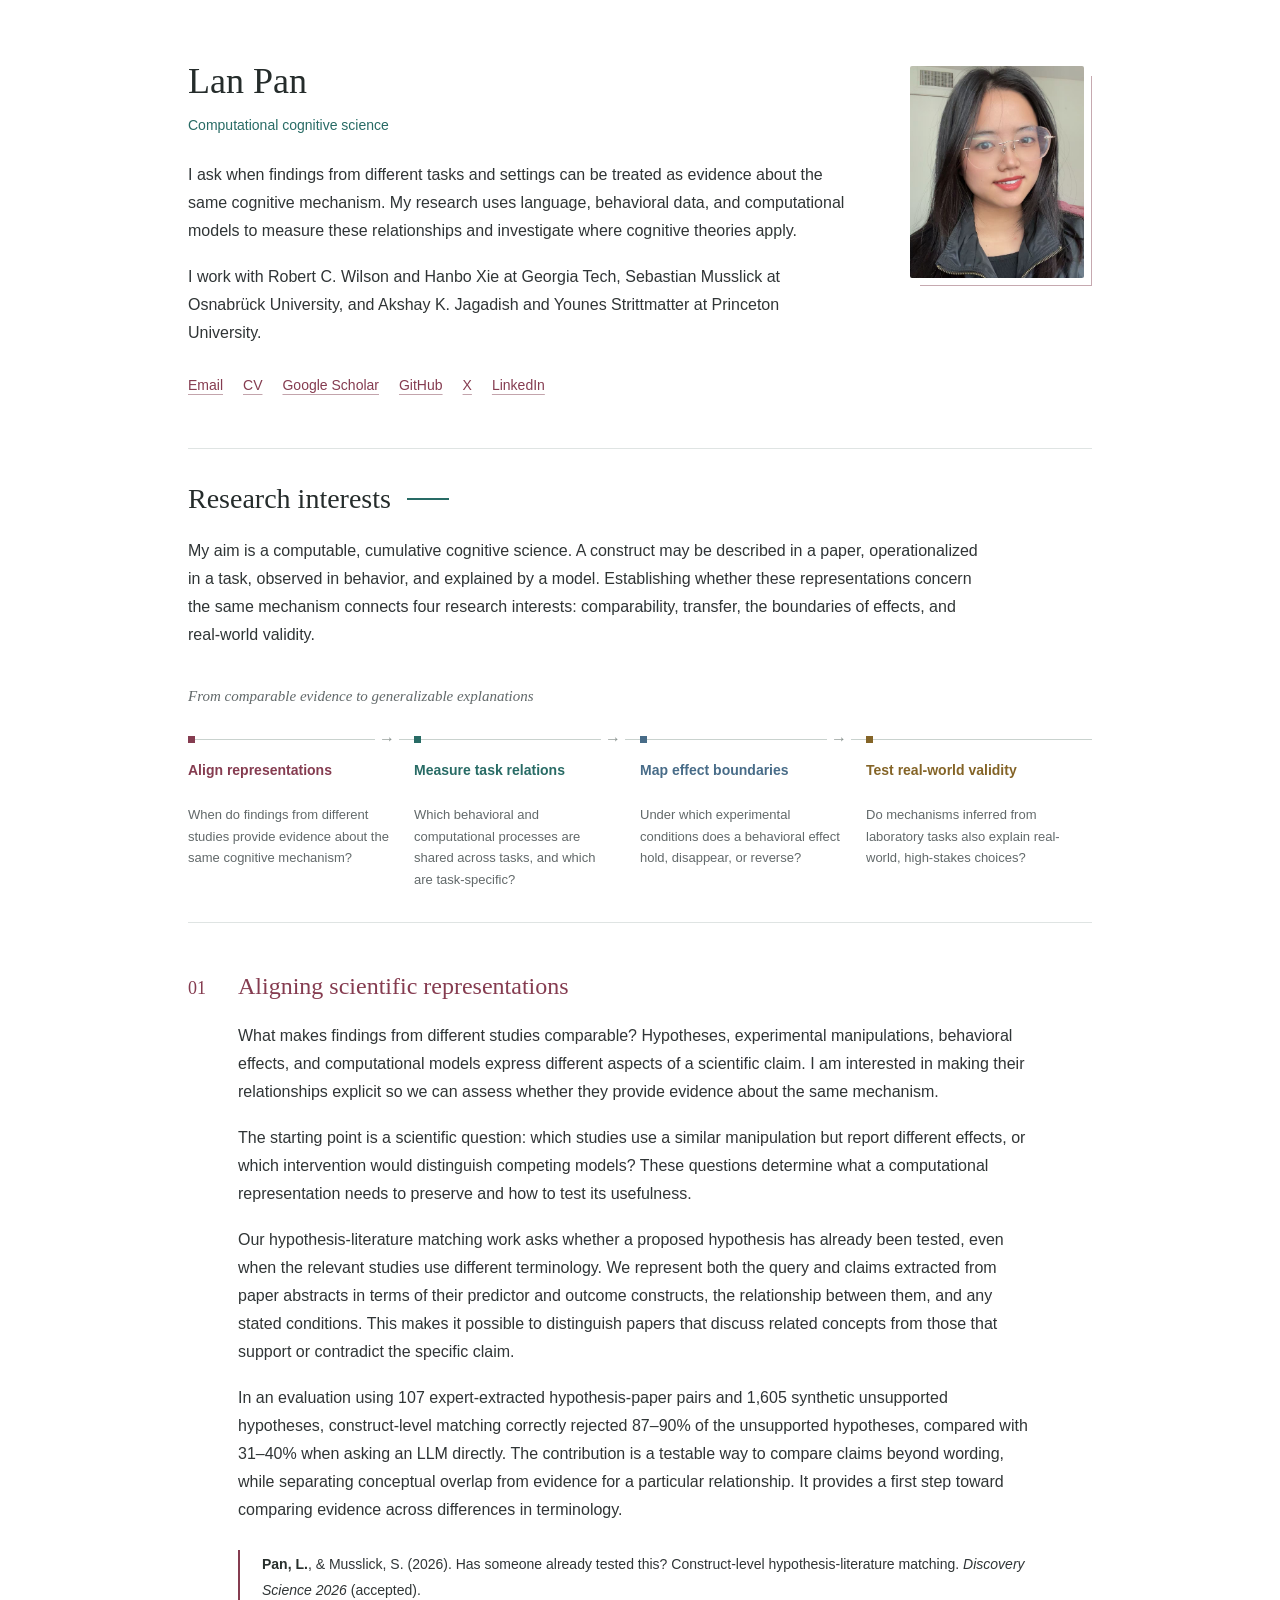
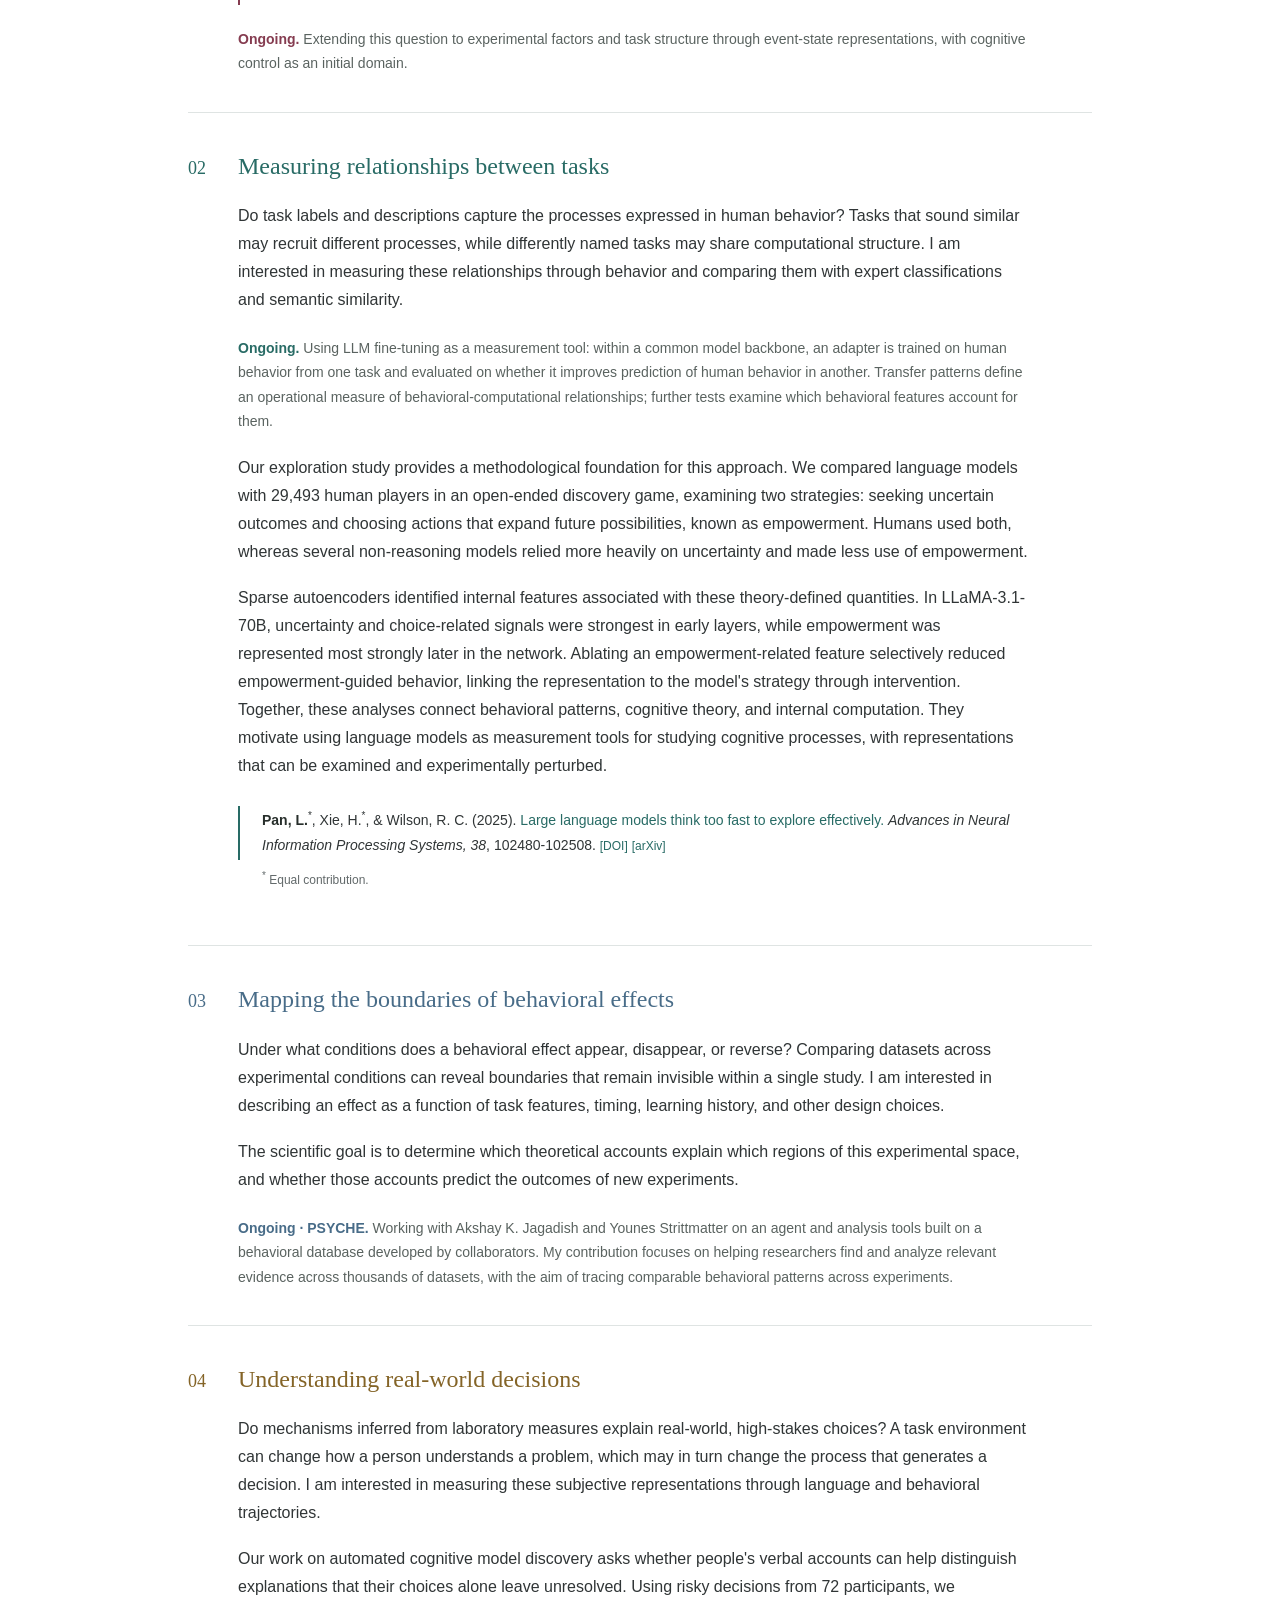
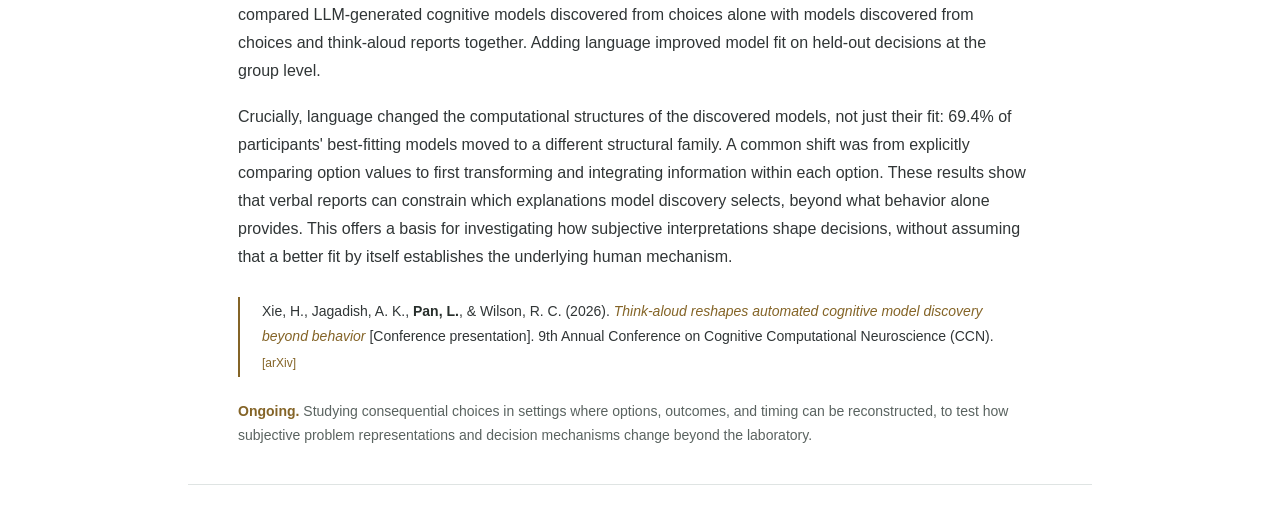
==== index.html @ 5459e859 "Refine hypothesis matching description" ====
<!doctype html>
<html lang="en">
  <head>
    <meta charset="utf-8" />
    <meta name="viewport" content="width=device-width, initial-scale=1" />
    <meta name="description" content="Lan Pan studies cognitive mechanisms across tasks, language and decision-making, and the integration of evidence in cognitive science." />
    <title>Lan Pan | Computational Cognitive Science</title>
    <link rel="stylesheet" href="styles.css?v=personal-2" />
  </head>
  <body>
    <div class="reading-progress" aria-hidden="true"></div>
    <a class="skip-link" href="#main">Skip to content</a>

    <main id="main">
      <section class="profile" id="top" aria-labelledby="name">
        <div class="profile-copy">
          <h1 id="name">Lan Pan</h1>
          <p class="discipline">Computational cognitive science</p>
          <p>
            I ask when findings from different tasks and settings can be
            treated as evidence about the same cognitive mechanism. My research
            uses language, behavioral data, and computational models to measure
            these relationships and investigate where cognitive theories apply.
          </p>
          <p>
            I work with Robert C. Wilson and Hanbo Xie at Georgia Tech,
            Sebastian Musslick at Osnabr&uuml;ck University, and Akshay K.
            Jagadish and Younes Strittmatter at Princeton University.
          </p>
          <div class="profile-links" aria-label="Profile links">
            <a href="mailto:louannapan@gmail.com">Email</a>
            <a href="assets/LanPan_CV.pdf">CV</a>
            <a href="https://scholar.google.com/citations?user=BpeAgqIAAAAJ&amp;hl=zh-CN">Google Scholar</a>
            <a href="https://github.com/Louanna1208">GitHub</a>
            <a href="https://x.com/LanPan1208">X</a>
            <a href="https://www.linkedin.com/in/lanpan/">LinkedIn</a>
          </div>
        </div>
        <figure class="portrait">
          <img class="profile-photo" src="Weixin%20Image_20250201191310.jpg" alt="Lan Pan" width="174" height="212" />
        </figure>
      </section>

      <section id="research" aria-labelledby="research-title">
        <h2 id="research-title">Research interests</h2>
        <p class="research-intro">
          My aim is a computable, cumulative cognitive science. A construct may
          be described in a paper, operationalized in a task, observed in
          behavior, and explained by a model. Establishing whether these
          representations concern the same mechanism connects four research
          interests: comparability, transfer, the boundaries of effects, and
          real-world validity.
        </p>

        <figure class="research-framework" aria-labelledby="framework-caption">
          <figcaption id="framework-caption">From comparable evidence to generalizable explanations</figcaption>
          <ol class="framework-path">
            <li>
              <a href="#representations">
                <strong>Align representations</strong>
                <span>When do findings from different studies provide evidence about the same cognitive mechanism?</span>
              </a>
            </li>
            <li>
              <a href="#task-relations">
                <strong>Measure task relations</strong>
                <span>Which behavioral and computational processes are shared across tasks, and which are task-specific?</span>
              </a>
            </li>
            <li>
              <a href="#effect-boundaries">
                <strong>Map effect boundaries</strong>
                <span>Under which experimental conditions does a behavioral effect hold, disappear, or reverse?</span>
              </a>
            </li>
            <li>
              <a href="#real-world">
                <strong>Test real-world validity</strong>
                <span>Do mechanisms inferred from laboratory tasks also explain real-world, high-stakes choices?</span>
              </a>
            </li>
          </ol>
        </figure>

        <article id="representations" class="research-topic" aria-labelledby="representations-title">
          <h3 id="representations-title">Aligning scientific representations</h3>
          <p>
            What makes findings from different studies comparable? Hypotheses,
            experimental manipulations, behavioral effects, and computational
            models express different aspects of a scientific claim. I am
            interested in making their relationships explicit so we can assess
            whether they provide evidence about the same mechanism.
          </p>
          <p>
            The starting point is a scientific question: which studies use a
            similar manipulation but report different effects, or which
            intervention would distinguish competing models? These questions
            determine what a computational representation needs to preserve
            and how to test its usefulness.
          </p>
          <p>
            Our hypothesis-literature matching work asks whether a proposed
            hypothesis has already been tested, even when the relevant studies
            use different terminology. We represent both the query and claims
            extracted from paper abstracts in terms of their predictor and
            outcome constructs, the relationship between them, and any stated
            conditions. This makes it possible to distinguish papers that
            discuss related concepts from those that support or contradict the
            specific claim.
          </p>
          <p>
            In an evaluation using 107 expert-extracted hypothesis-paper pairs
            and 1,605 synthetic unsupported hypotheses, construct-level matching
            correctly rejected 87&ndash;90% of the unsupported hypotheses,
            compared with 31&ndash;40% when asking an LLM directly. The
            contribution is a testable way to compare claims beyond wording,
            while separating conceptual overlap from evidence for a particular
            relationship. It provides a first step toward comparing evidence
            across differences in terminology.
          </p>
          <p class="citation">
            <strong>Pan, L.</strong>, &amp; Musslick, S. (2026).
            Has someone already tested this? Construct-level hypothesis-literature matching.
            <em>Discovery Science 2026</em> (accepted).
          </p>
          <p class="ongoing">
            <strong>Ongoing.</strong> Extending this question to experimental
            factors and task structure through event-state representations,
            with cognitive control as an initial domain.
          </p>
        </article>

        <article id="task-relations" class="research-topic" aria-labelledby="tasks-title">
          <h3 id="tasks-title">Measuring relationships between tasks</h3>
          <p>
            Do task labels and descriptions capture the processes expressed in
            human behavior? Tasks that sound similar may recruit different
            processes, while differently named tasks may share computational
            structure. I am interested in measuring these relationships through
            behavior and comparing them with expert classifications and
            semantic similarity.
          </p>
          <p class="ongoing">
            <strong>Ongoing.</strong> Using LLM fine-tuning as a measurement tool:
            within a common model backbone, an adapter is trained on human
            behavior from one task and evaluated on whether it improves
            prediction of human behavior in another. Transfer patterns define
            an operational measure of behavioral-computational relationships;
            further tests examine which behavioral features account for them.
          </p>
          <p>
            Our exploration study provides a methodological foundation for this
            approach. We compared language models with 29,493 human players in
            an open-ended discovery game, examining two strategies: seeking
            uncertain outcomes and choosing actions that expand future
            possibilities, known as empowerment. Humans used both, whereas
            several non-reasoning models relied more heavily on uncertainty
            and made less use of empowerment.
          </p>
          <p>
            Sparse autoencoders identified internal features associated with
            these theory-defined quantities. In LLaMA-3.1-70B, uncertainty and
            choice-related signals were strongest in early layers, while
            empowerment was represented most strongly later in the network.
            Ablating an empowerment-related feature selectively reduced
            empowerment-guided behavior, linking the representation to the
            model's strategy through intervention. Together, these analyses
            connect behavioral patterns, cognitive theory, and internal
            computation. They motivate using language models as measurement
            tools for studying cognitive processes, with representations that
            can be examined and experimentally perturbed.
          </p>
          <p class="citation">
            <strong>Pan, L.</strong><sup>*</sup>, Xie, H.<sup>*</sup>, &amp; Wilson, R. C. (2025).
            <a href="https://proceedings.neurips.cc/paper_files/paper/2025/file/945c4b5d6daf5294befbc5b7c275c300-Paper-Conference.pdf">Large language models think too fast to explore effectively.</a>
            <em>Advances in Neural Information Processing Systems, 38</em>, 102480-102508.
            <a class="paper-link" href="https://doi.org/10.52202/085713-3428">[DOI]</a>
            <a class="paper-link" href="https://arxiv.org/abs/2501.18009">[arXiv]</a>
          </p>
          <p class="citation-note"><sup>*</sup> Equal contribution.</p>
        </article>

        <article id="effect-boundaries" class="research-topic" aria-labelledby="effects-title">
          <h3 id="effects-title">Mapping the boundaries of behavioral effects</h3>
          <p>
            Under what conditions does a behavioral effect appear, disappear,
            or reverse? Comparing datasets across experimental conditions can
            reveal boundaries that remain invisible within a single study.
            I am interested in describing an effect as a function of task
            features, timing, learning history, and other design choices.
          </p>
          <p>
            The scientific goal is to determine which theoretical accounts
            explain which regions of this experimental space, and whether those
            accounts predict the outcomes of new experiments.
          </p>
          <p class="ongoing">
            <strong>Ongoing &middot; PSYCHE.</strong> Working with Akshay K.
            Jagadish and Younes Strittmatter on an agent and analysis tools
            built on a behavioral database developed by collaborators. My
            contribution focuses on helping researchers find and analyze
            relevant evidence across thousands of datasets, with the aim of
            tracing comparable behavioral patterns across experiments.
          </p>
        </article>

        <article id="real-world" class="research-topic" aria-labelledby="decisions-title">
          <h3 id="decisions-title">Understanding real-world decisions</h3>
          <p>
            Do mechanisms inferred from laboratory measures explain real-world,
            high-stakes choices? A task environment can change how a person
            understands a problem, which may in turn change the process that
            generates a decision. I am interested in measuring these subjective
            representations through language and behavioral trajectories.
          </p>
          <p>
            Our work on automated cognitive model discovery asks whether
            people's verbal accounts can help distinguish explanations that
            their choices alone leave unresolved. Using risky decisions from
            72 participants, we compared LLM-generated cognitive models
            discovered from choices alone with models discovered from choices
            and think-aloud reports together. Adding language improved model
            fit on held-out decisions at the group level.
          </p>
          <p>
            Crucially, language changed the computational structures of the
            discovered models, not just their fit: 69.4% of participants'
            best-fitting models moved to a different structural family. A
            common shift was from explicitly comparing option values to first
            transforming and integrating information within each option.
            These results show that verbal reports can constrain which
            explanations model discovery selects, beyond what behavior alone
            provides. This offers a basis for investigating how subjective
            interpretations shape decisions, without assuming that a better
            fit by itself establishes the underlying human mechanism.
          </p>
          <p class="citation">
            Xie, H., Jagadish, A. K., <strong>Pan, L.</strong>, &amp; Wilson, R. C. (2026).
            <a href="https://openreview.net/pdf?id=sARYvBPnx5"><em>Think-aloud reshapes automated cognitive model discovery beyond behavior</em></a>
            [Conference presentation]. 9th Annual Conference on Cognitive
            Computational Neuroscience (CCN).
            <a class="paper-link" href="https://arxiv.org/abs/2605.05091">[arXiv]</a>
          </p>
          <p class="ongoing">
            <strong>Ongoing.</strong> Studying consequential choices in settings
            where options, outcomes, and timing can be reconstructed, to test
            how subjective problem representations and decision mechanisms
            change beyond the laboratory.
          </p>
        </article>
      </section>

    </main>
    <script src="script.js?v=personal-2"></script>
  </body>
</html>
---- styles.css ----
:root {
  color-scheme: light;
  --ink: #303536;
  --muted: #62696a;
  --link: #853c50;
  --line: #dfe4e3;
  --rose: #853c50;
  --teal: #286b65;
  --blue: #486c88;
  --ochre: #846427;
  --serif: Georgia, "Times New Roman", serif;
}

* { box-sizing: border-box; }
html { scroll-padding-top: 28px; }
body {
  margin: 0;
  background: #fff;
  color: var(--ink);
  font-family: "Segoe UI", Arial, sans-serif;
  font-size: 16px;
  line-height: 1.75;
  letter-spacing: 0;
}
a { color: var(--link); text-underline-offset: 4px; text-decoration-thickness: 1px; }
a:hover { color: #542330; }
a:focus-visible { outline: 2px solid var(--teal); outline-offset: 5px; }
::selection { background: #e6eeeb; color: #203935; }
.skip-link { position: absolute; left: 16px; top: -80px; z-index: 10; background: #fff; padding: 8px; }
.skip-link:focus { top: 8px; }

.reading-progress { position: fixed; inset: 0 auto auto 0; width: 100%; height: 2px; background: var(--rose); transform: scaleX(0); transform-origin: left; z-index: 5; }
main { max-width: 996px; margin: 0 auto; padding: 0 46px; }

.profile {
  display: grid;
  grid-template-columns: minmax(0, 1fr) 182px;
  gap: 64px;
  align-items: start;
  padding: 58px 0 50px;
}
h1, h2, h3 { color: #252c2b; font-family: var(--serif); font-weight: 400; line-height: 1.3; }
h1 { margin: 0 0 8px; font-size: 36px; }
h2 { margin: 0 0 20px; font-size: 28px; }
h3 { margin: 0 0 20px; font-size: 24px; }
p { margin: 0 0 18px; }
.discipline { color: var(--teal); margin-bottom: 24px; font-size: 14px; }
.portrait { position: relative; margin: 8px 0 0; padding: 0 8px 8px 0; }
.portrait::after { content: ""; position: absolute; inset: 10px 0 0 10px; border-right: 1px solid #c6a9b0; border-bottom: 1px solid #c6a9b0; pointer-events: none; }
.profile-photo { display: block; width: 174px; height: 212px; object-fit: cover; object-position: 50% 42%; border-radius: 2px; }
.profile-links { display: flex; flex-wrap: wrap; gap: 6px 20px; font-size: 14px; margin-top: 26px; }
.profile-links a { text-decoration-color: #c3a4ac; }
.profile-links a:hover { text-decoration-color: var(--rose); }

#research { padding-top: 32px; border-top: 1px solid var(--line); counter-reset: topic; }
#research > h2 { display: flex; align-items: center; gap: 16px; }
#research > h2::after { content: ""; width: 42px; height: 2px; background: var(--teal); }
.research-intro { max-width: 800px; margin-bottom: 34px; }
.research-framework { margin: 0 0 48px; padding: 0 0 32px; border-bottom: 1px solid var(--line); }
.research-framework figcaption { margin-bottom: 30px; color: var(--muted); font-family: var(--serif); font-size: 15px; font-style: italic; }
.framework-path { display: grid; grid-template-columns: repeat(4, minmax(0, 1fr)); gap: 0; list-style: none; margin: 0; padding: 0; }
.framework-path li { position: relative; min-width: 0; border-top: 1px solid #c9d2ce; padding: 20px 25px 0 0; --topic-color: var(--rose); }
.framework-path li:nth-child(2) { --topic-color: var(--teal); }
.framework-path li:nth-child(3) { --topic-color: var(--blue); }
.framework-path li:nth-child(4) { --topic-color: var(--ochre); padding-right: 0; }
.framework-path li::before { content: ""; position: absolute; top: -4px; left: 0; width: 7px; height: 7px; background: var(--topic-color); }
.framework-path li:not(:last-child)::after { content: "\2192"; position: absolute; top: -15px; right: 15px; padding: 0 4px; color: #8a9490; background: #fff; }
.framework-path a { display: block; text-decoration: none; color: var(--topic-color); }
.framework-path a:hover strong { text-decoration: underline; text-underline-offset: 4px; }
.framework-path strong { display: block; min-height: 44px; font-size: 14px; font-weight: 600; line-height: 1.5; }
.framework-path span { display: block; color: var(--muted); font-size: 13px; line-height: 1.65; }

.research-topic { --topic-color: var(--rose); position: relative; counter-increment: topic; padding: 0 0 36px 50px; margin-bottom: 38px; border-bottom: 1px solid var(--line); }
#task-relations { --topic-color: var(--teal); }
#effect-boundaries { --topic-color: var(--blue); }
#real-world { --topic-color: var(--ochre); }
.research-topic::before { content: counter(topic, decimal-leading-zero); position: absolute; top: 2px; left: 0; color: var(--topic-color); font-family: var(--serif); font-size: 18px; }
.research-topic > p { max-width: 790px; }
.research-topic h3 { color: var(--topic-color); }

.citation { margin: 26px 0 10px; padding: 2px 0 2px 22px; border-left: 2px solid var(--topic-color); font-size: 14px; line-height: 1.8; }
.citation strong { font-weight: 750; color: #272e2b; }
.citation a { color: var(--topic-color); text-decoration: none; }
.citation a:hover { text-decoration: underline; }
.citation .paper-link { font-family: "Segoe UI", Arial, sans-serif; font-size: 12px; white-space: nowrap; }
sup { font-size: 10px; line-height: 0; }
.citation-note { font-size: 12px; color: var(--muted); padding-left: 24px; }
.ongoing { margin: 22px 0 0; font-size: 14px; color: #5a6360; }
.ongoing strong { color: var(--topic-color); font-weight: 600; }
.ongoing + p { margin-top: 20px; }


@media (max-width: 800px) {
  main { padding: 0 28px; }
  .profile { gap: 36px; }
  .research-topic { padding-left: 36px; }
  .framework-path li { padding-right: 18px; }
  .framework-path strong { min-height: 65px; }
}
@media (max-width: 620px) {
  html { scroll-padding-top: 24px; }
  main { padding: 0 22px; }
  .profile { grid-template-columns: minmax(0, 1fr) 104px; gap: 18px; padding: 32px 0 36px; }
  .profile-copy { display: contents; }
  .profile h1 { grid-column: 1; grid-row: 1; align-self: end; font-size: 32px; }
  .profile .discipline { grid-column: 1; grid-row: 2; align-self: start; margin: -10px 0 6px; max-width: 190px; }
  .portrait { grid-column: 2; grid-row: 1 / 3; margin: 0; }
  .profile-photo { width: 96px; height: 116px; }
  .profile-copy > p:not(.discipline), .profile-links { grid-column: 1 / -1; margin: 0; }
  .profile-links { margin-top: 2px; gap: 8px 18px; }
  h2 { font-size: 26px; }
  h3 { font-size: 22px; }
  .research-topic { padding: 0 0 30px 28px; margin-bottom: 30px; }
  .research-topic::before { font-size: 15px; top: 5px; }
  .research-framework { margin-bottom: 36px; }
  .research-framework figcaption { margin-bottom: 22px; }
  .framework-path { grid-template-columns: minmax(0, 1fr); }
  .framework-path li, .framework-path li:nth-child(4) { border-top: 0; border-left: 1px solid #c9d2ce; padding: 0 0 30px 24px; margin-left: 4px; }
  .framework-path li:last-child { padding-bottom: 0; }
  .framework-path li::before { top: 7px; left: -4px; }
  .framework-path li:not(:last-child)::after { content: "\2193"; top: auto; bottom: 5px; left: -8px; right: auto; padding: 0 3px; }
  .framework-path strong { min-height: 0; margin-bottom: 5px; }
  .citation { padding-left: 14px; overflow-wrap: anywhere; }
  .citation-note { padding-left: 16px; }
}
@media (prefers-reduced-motion: reduce) {
  *, *::before, *::after { transition: none !important; }
}
@media print {
  .skip-link, .reading-progress { display: none; }
  main { max-width: none; padding: 0; }
  body { font-size: 11pt; }
  .profile { padding-top: 0; }
  a { color: inherit; }
  .citation { break-inside: avoid; }
}
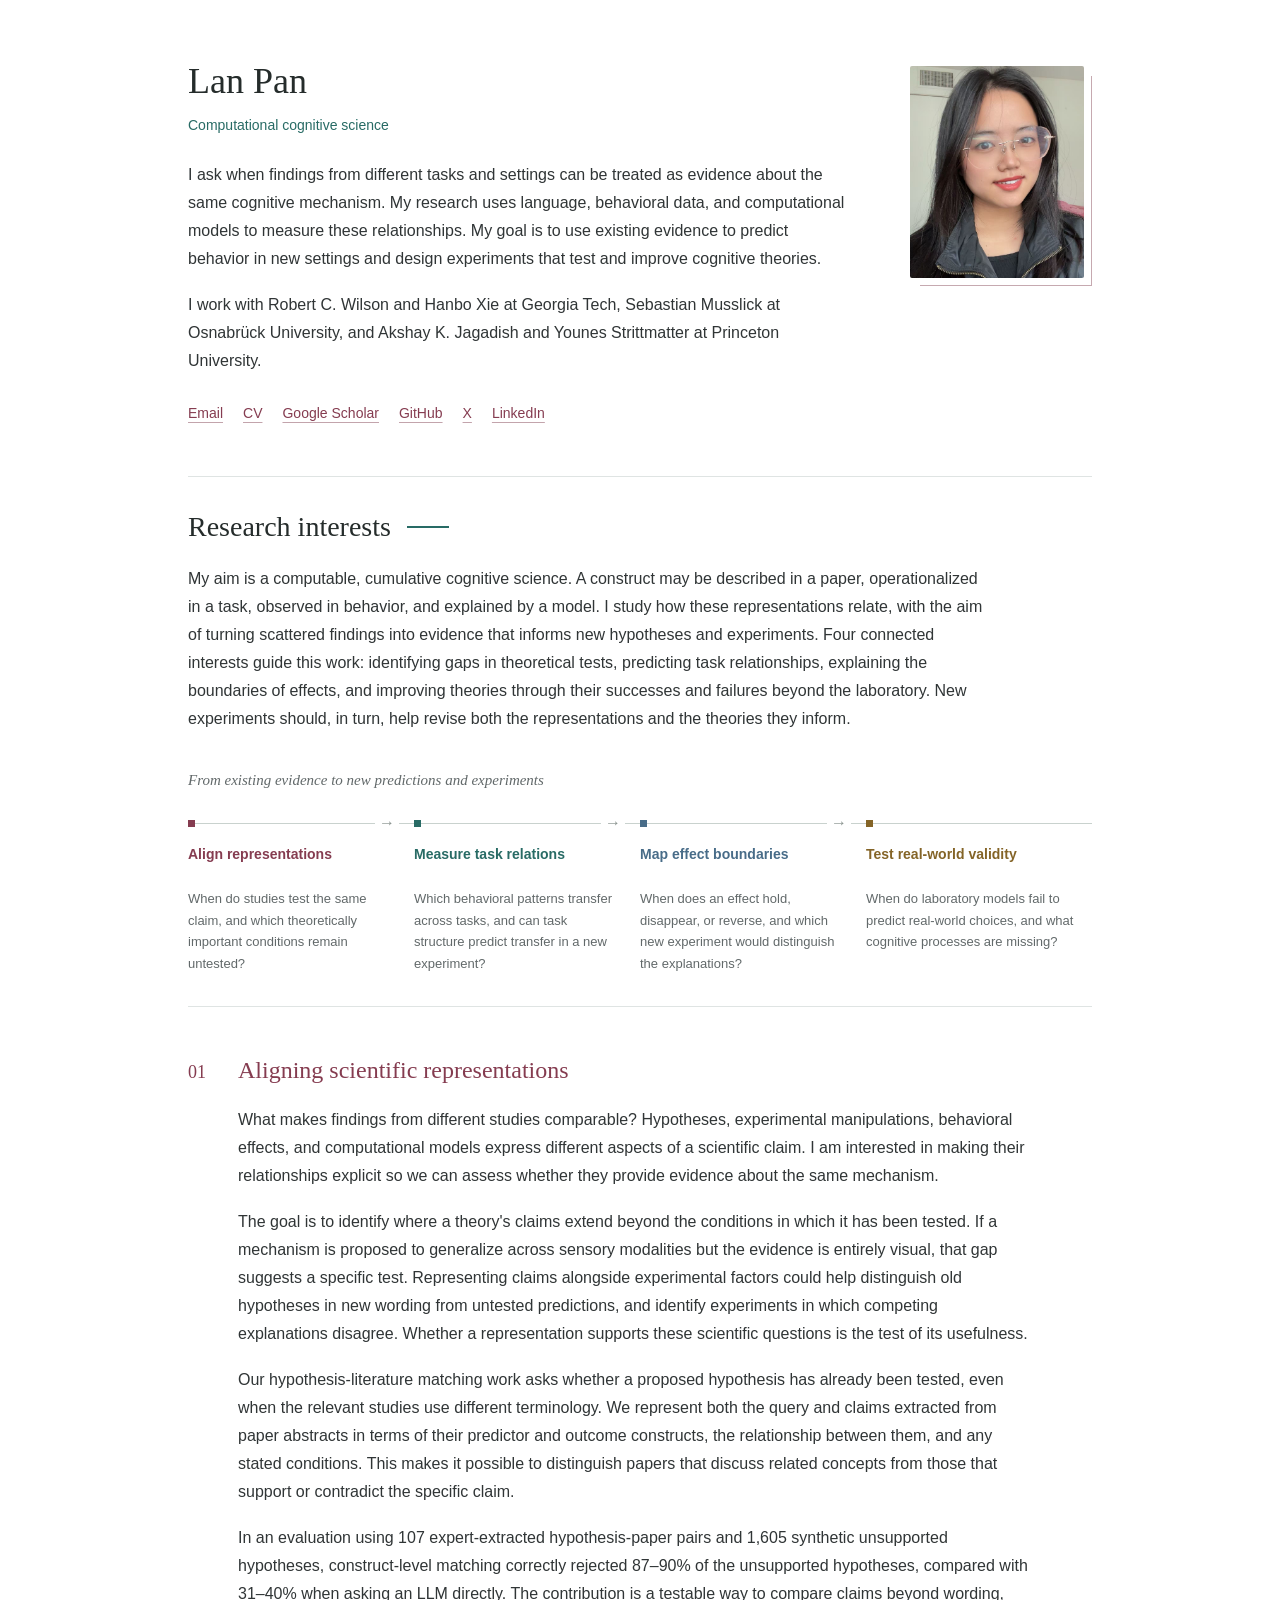
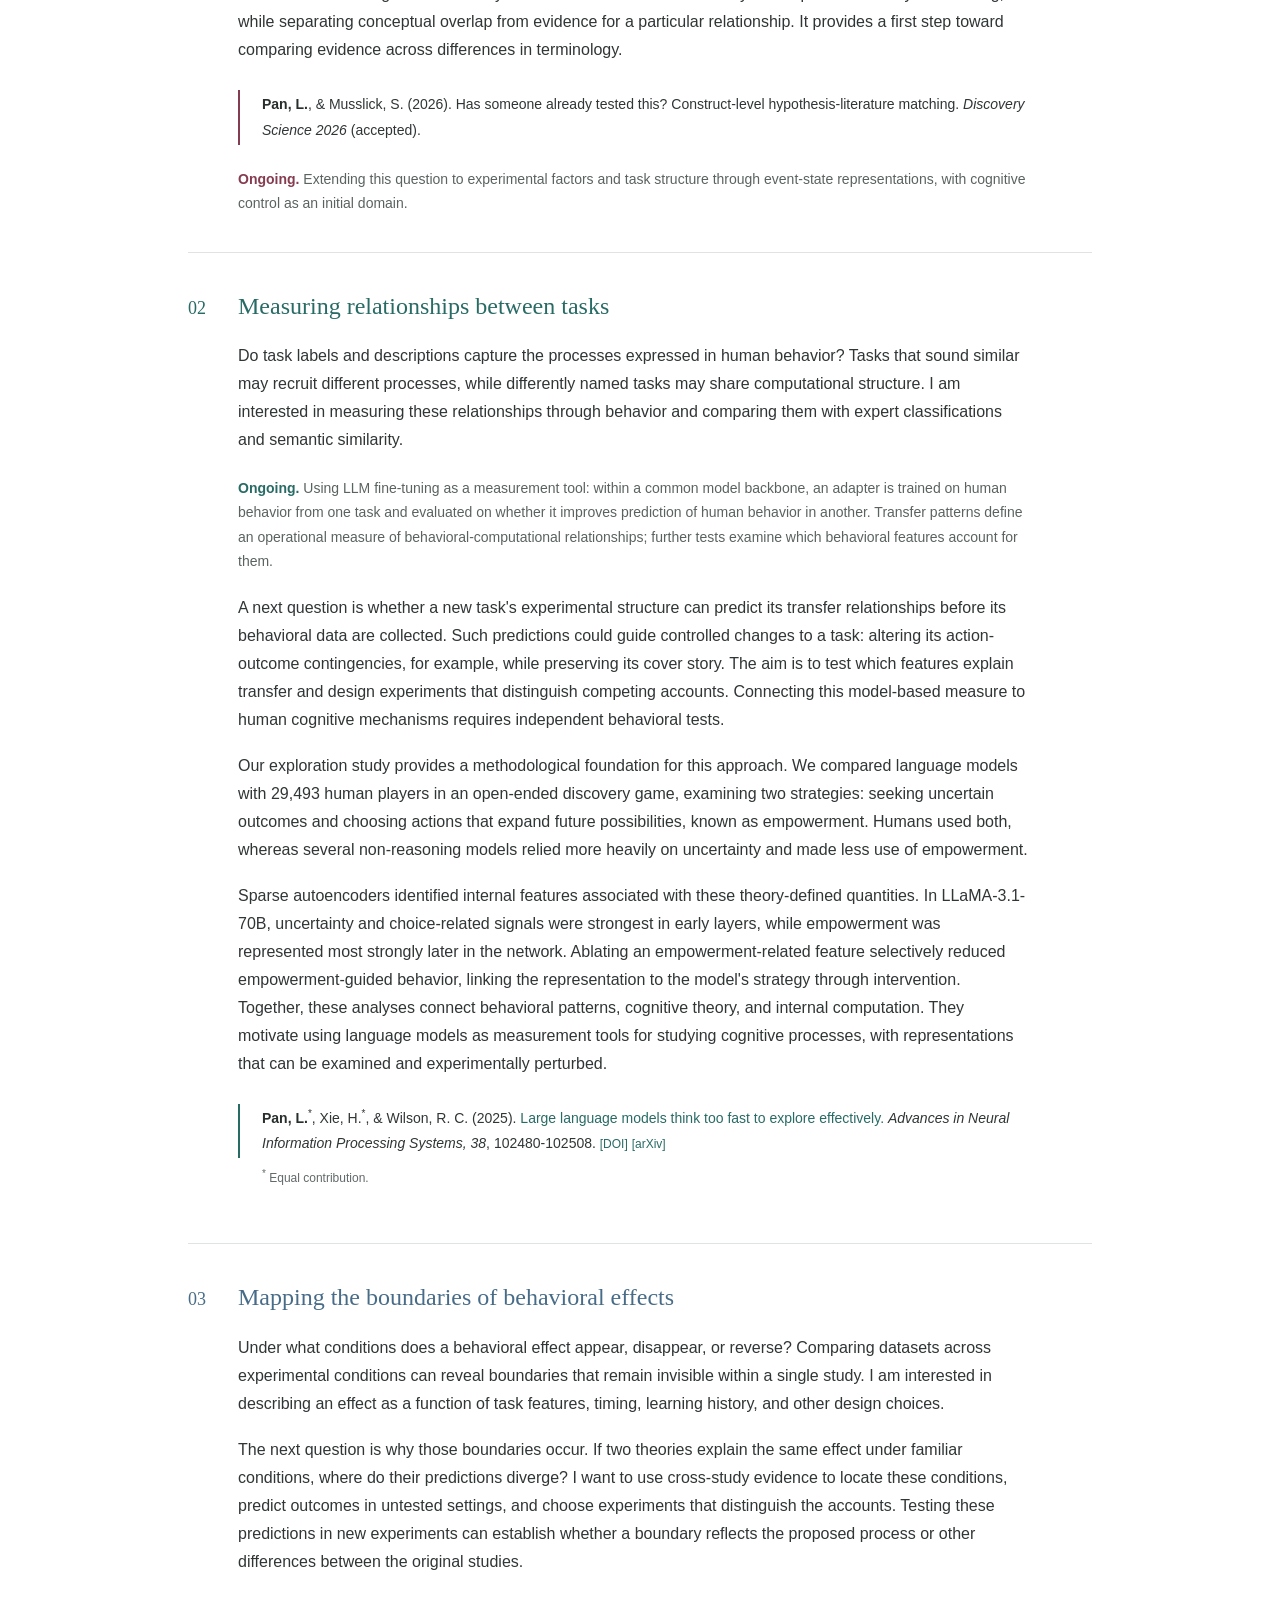
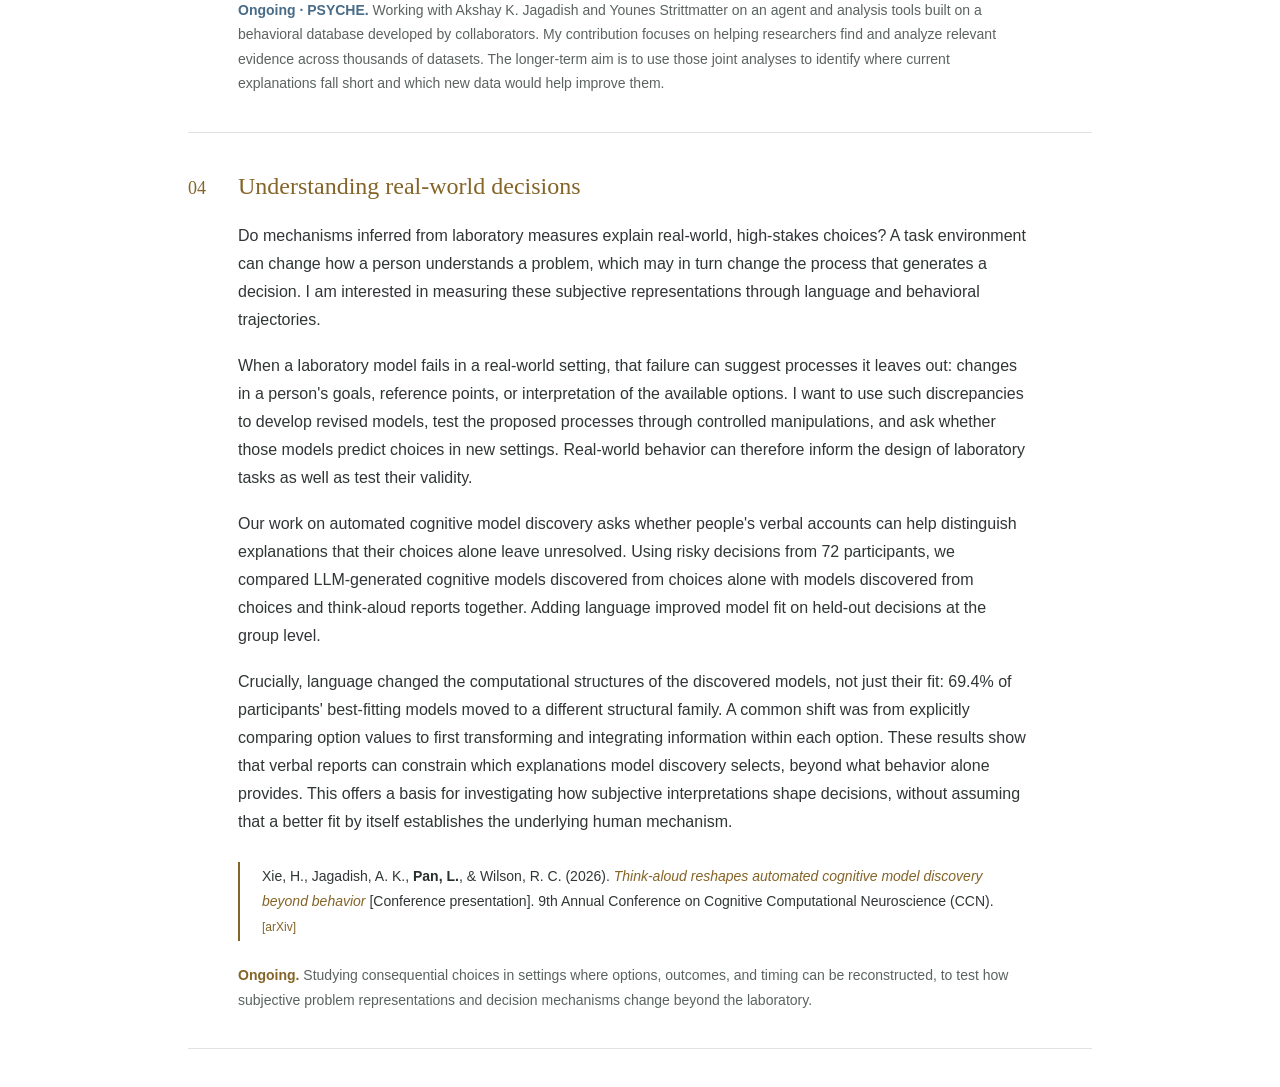
==== commit ddebae2a: "Connect research interests to prediction and experimental discovery" ====
--- a/index.html
+++ b/index.html
@@ -3,7 +3,7 @@
   <head>
     <meta charset="utf-8" />
     <meta name="viewport" content="width=device-width, initial-scale=1" />
-    <meta name="description" content="Lan Pan studies cognitive mechanisms across tasks, language and decision-making, and the integration of evidence in cognitive science." />
+    <meta name="description" content="Lan Pan studies how evidence across cognitive tasks can inform predictions of human behavior, guide new experiments, and improve cognitive theories." />
     <title>Lan Pan | Computational Cognitive Science</title>
     <link rel="stylesheet" href="styles.css?v=personal-2" />
   </head>
@@ -20,7 +20,9 @@
             I ask when findings from different tasks and settings can be
             treated as evidence about the same cognitive mechanism. My research
             uses language, behavioral data, and computational models to measure
-            these relationships and investigate where cognitive theories apply.
+            these relationships. My goal is to use existing evidence to predict
+            behavior in new settings and design experiments that test and
+            improve cognitive theories.
           </p>
           <p>
             I work with Robert C. Wilson and Hanbo Xie at Georgia Tech,
@@ -46,37 +48,41 @@
         <p class="research-intro">
           My aim is a computable, cumulative cognitive science. A construct may
           be described in a paper, operationalized in a task, observed in
-          behavior, and explained by a model. Establishing whether these
-          representations concern the same mechanism connects four research
-          interests: comparability, transfer, the boundaries of effects, and
-          real-world validity.
+          behavior, and explained by a model. I study how these representations
+          relate, with the aim of turning scattered findings into evidence
+          that informs new hypotheses and experiments. Four connected interests
+          guide this work: identifying gaps in theoretical tests, predicting
+          task relationships, explaining the boundaries of effects, and
+          improving theories through their successes and failures beyond the
+          laboratory. New experiments should, in turn, help revise both the
+          representations and the theories they inform.
         </p>
 
         <figure class="research-framework" aria-labelledby="framework-caption">
-          <figcaption id="framework-caption">From comparable evidence to generalizable explanations</figcaption>
+          <figcaption id="framework-caption">From existing evidence to new predictions and experiments</figcaption>
           <ol class="framework-path">
             <li>
               <a href="#representations">
                 <strong>Align representations</strong>
-                <span>When do findings from different studies provide evidence about the same cognitive mechanism?</span>
+                <span>When do studies test the same claim, and which theoretically important conditions remain untested?</span>
               </a>
             </li>
             <li>
               <a href="#task-relations">
                 <strong>Measure task relations</strong>
-                <span>Which behavioral and computational processes are shared across tasks, and which are task-specific?</span>
+                <span>Which behavioral patterns transfer across tasks, and can task structure predict transfer in a new experiment?</span>
               </a>
             </li>
             <li>
               <a href="#effect-boundaries">
                 <strong>Map effect boundaries</strong>
-                <span>Under which experimental conditions does a behavioral effect hold, disappear, or reverse?</span>
+                <span>When does an effect hold, disappear, or reverse, and which new experiment would distinguish the explanations?</span>
               </a>
             </li>
             <li>
               <a href="#real-world">
                 <strong>Test real-world validity</strong>
-                <span>Do mechanisms inferred from laboratory tasks also explain real-world, high-stakes choices?</span>
+                <span>When do laboratory models fail to predict real-world choices, and what cognitive processes are missing?</span>
               </a>
             </li>
           </ol>
@@ -92,11 +98,15 @@
             whether they provide evidence about the same mechanism.
           </p>
           <p>
-            The starting point is a scientific question: which studies use a
-            similar manipulation but report different effects, or which
-            intervention would distinguish competing models? These questions
-            determine what a computational representation needs to preserve
-            and how to test its usefulness.
+            The goal is to identify where a theory's claims extend beyond the
+            conditions in which it has been tested. If a mechanism is proposed
+            to generalize across sensory modalities but the evidence is entirely
+            visual, that gap suggests a specific test. Representing claims
+            alongside experimental factors could help distinguish old
+            hypotheses in new wording from untested predictions, and identify
+            experiments in which competing explanations disagree. Whether a
+            representation supports these scientific questions is the test of
+            its usefulness.
           </p>
           <p>
             Our hypothesis-literature matching work asks whether a proposed
@@ -147,6 +157,16 @@
             prediction of human behavior in another. Transfer patterns define
             an operational measure of behavioral-computational relationships;
             further tests examine which behavioral features account for them.
+          </p>
+          <p>
+            A next question is whether a new task's experimental structure can
+            predict its transfer relationships before its behavioral data are
+            collected. Such predictions could guide controlled changes to a
+            task: altering its action-outcome contingencies, for example, while
+            preserving its cover story. The aim is to test which features
+            explain transfer and design experiments that distinguish competing
+            accounts. Connecting this model-based measure to human cognitive
+            mechanisms requires independent behavioral tests.
           </p>
           <p>
             Our exploration study provides a methodological foundation for this
@@ -190,17 +210,22 @@
             features, timing, learning history, and other design choices.
           </p>
           <p>
-            The scientific goal is to determine which theoretical accounts
-            explain which regions of this experimental space, and whether those
-            accounts predict the outcomes of new experiments.
+            The next question is why those boundaries occur. If two theories
+            explain the same effect under familiar conditions, where do their
+            predictions diverge? I want to use cross-study evidence to locate
+            these conditions, predict outcomes in untested settings, and choose
+            experiments that distinguish the accounts. Testing these predictions
+            in new experiments can establish whether a boundary reflects the
+            proposed process or other differences between the original studies.
           </p>
           <p class="ongoing">
             <strong>Ongoing &middot; PSYCHE.</strong> Working with Akshay K.
             Jagadish and Younes Strittmatter on an agent and analysis tools
             built on a behavioral database developed by collaborators. My
             contribution focuses on helping researchers find and analyze
-            relevant evidence across thousands of datasets, with the aim of
-            tracing comparable behavioral patterns across experiments.
+            relevant evidence across thousands of datasets. The longer-term
+            aim is to use those joint analyses to identify where current
+            explanations fall short and which new data would help improve them.
           </p>
         </article>
 
@@ -212,6 +237,16 @@
             understands a problem, which may in turn change the process that
             generates a decision. I am interested in measuring these subjective
             representations through language and behavioral trajectories.
+          </p>
+          <p>
+            When a laboratory model fails in a real-world setting, that failure
+            can suggest processes it leaves out: changes in a person's goals,
+            reference points, or interpretation of the available options. I want
+            to use such discrepancies to develop revised models, test the
+            proposed processes through controlled manipulations, and ask
+            whether those models predict choices in new settings. Real-world
+            behavior can therefore inform the design of laboratory tasks as
+            well as test their validity.
           </p>
           <p>
             Our work on automated cognitive model discovery asks whether
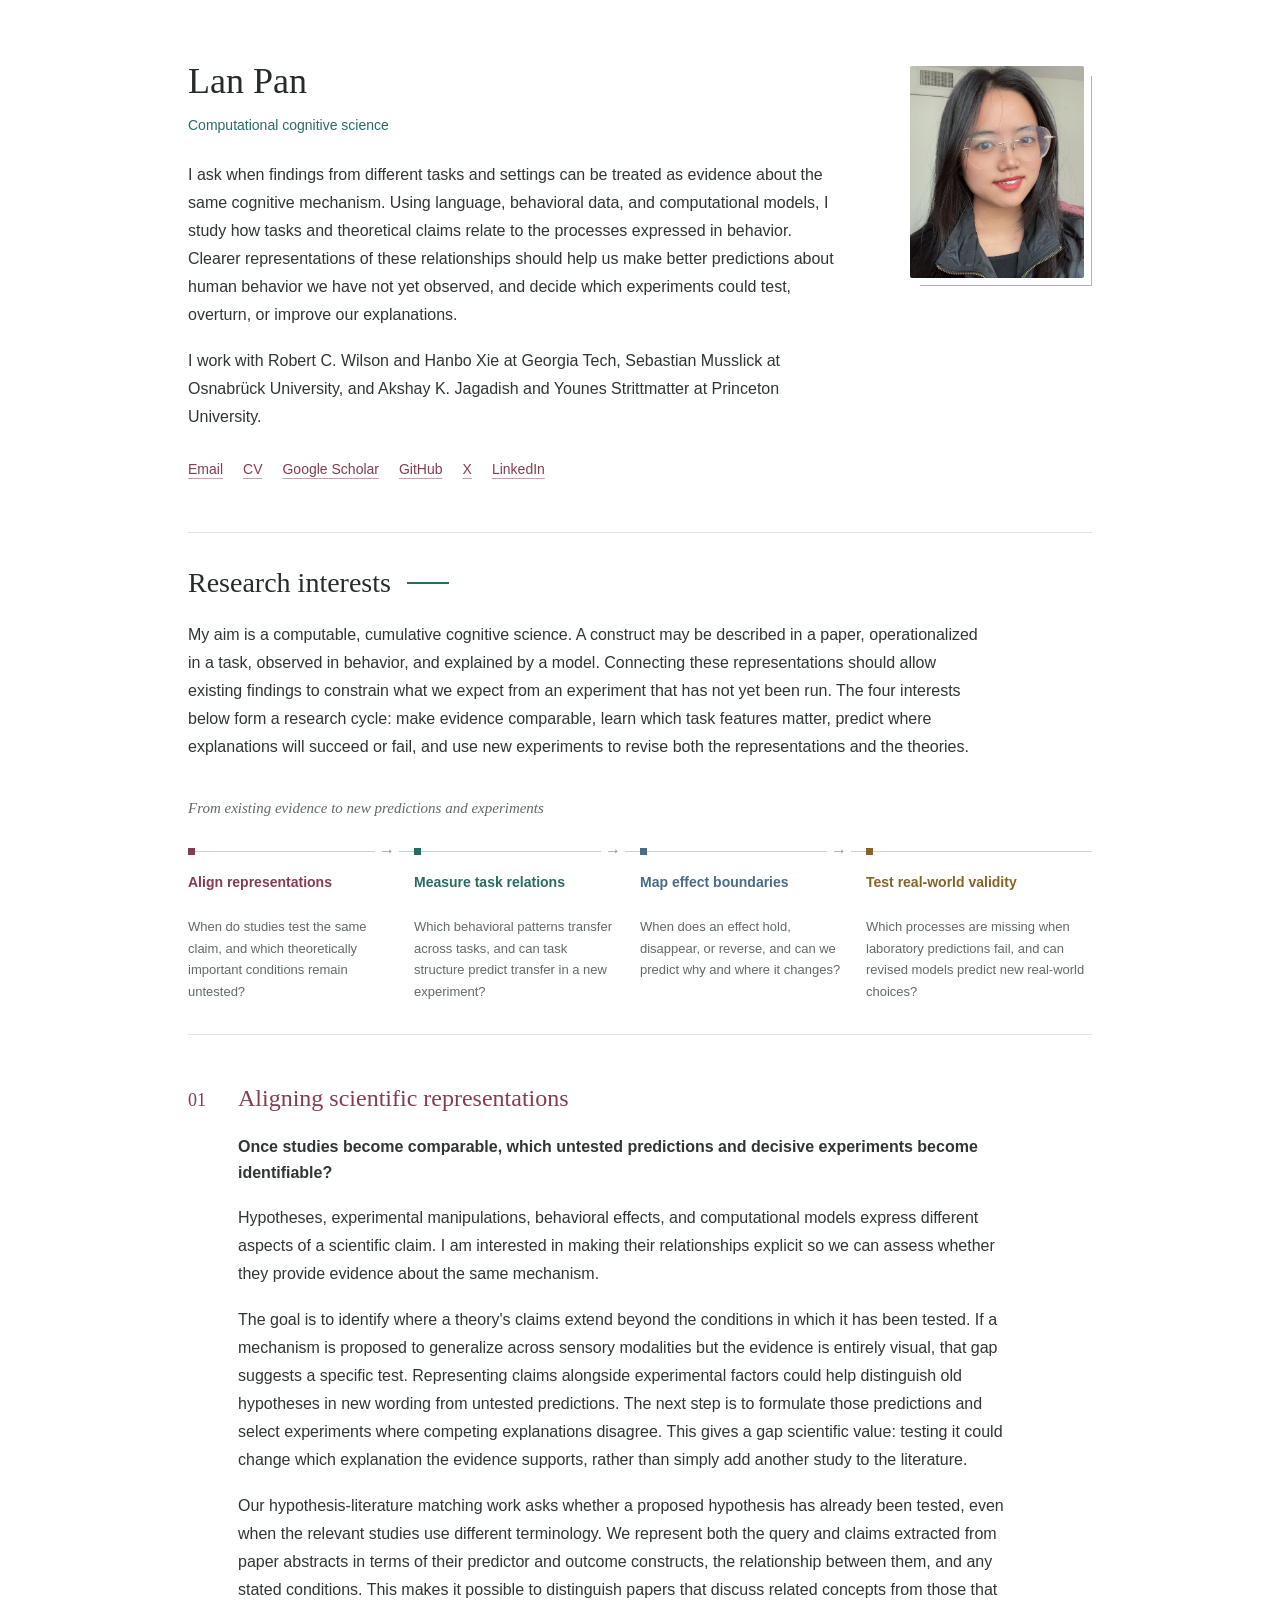
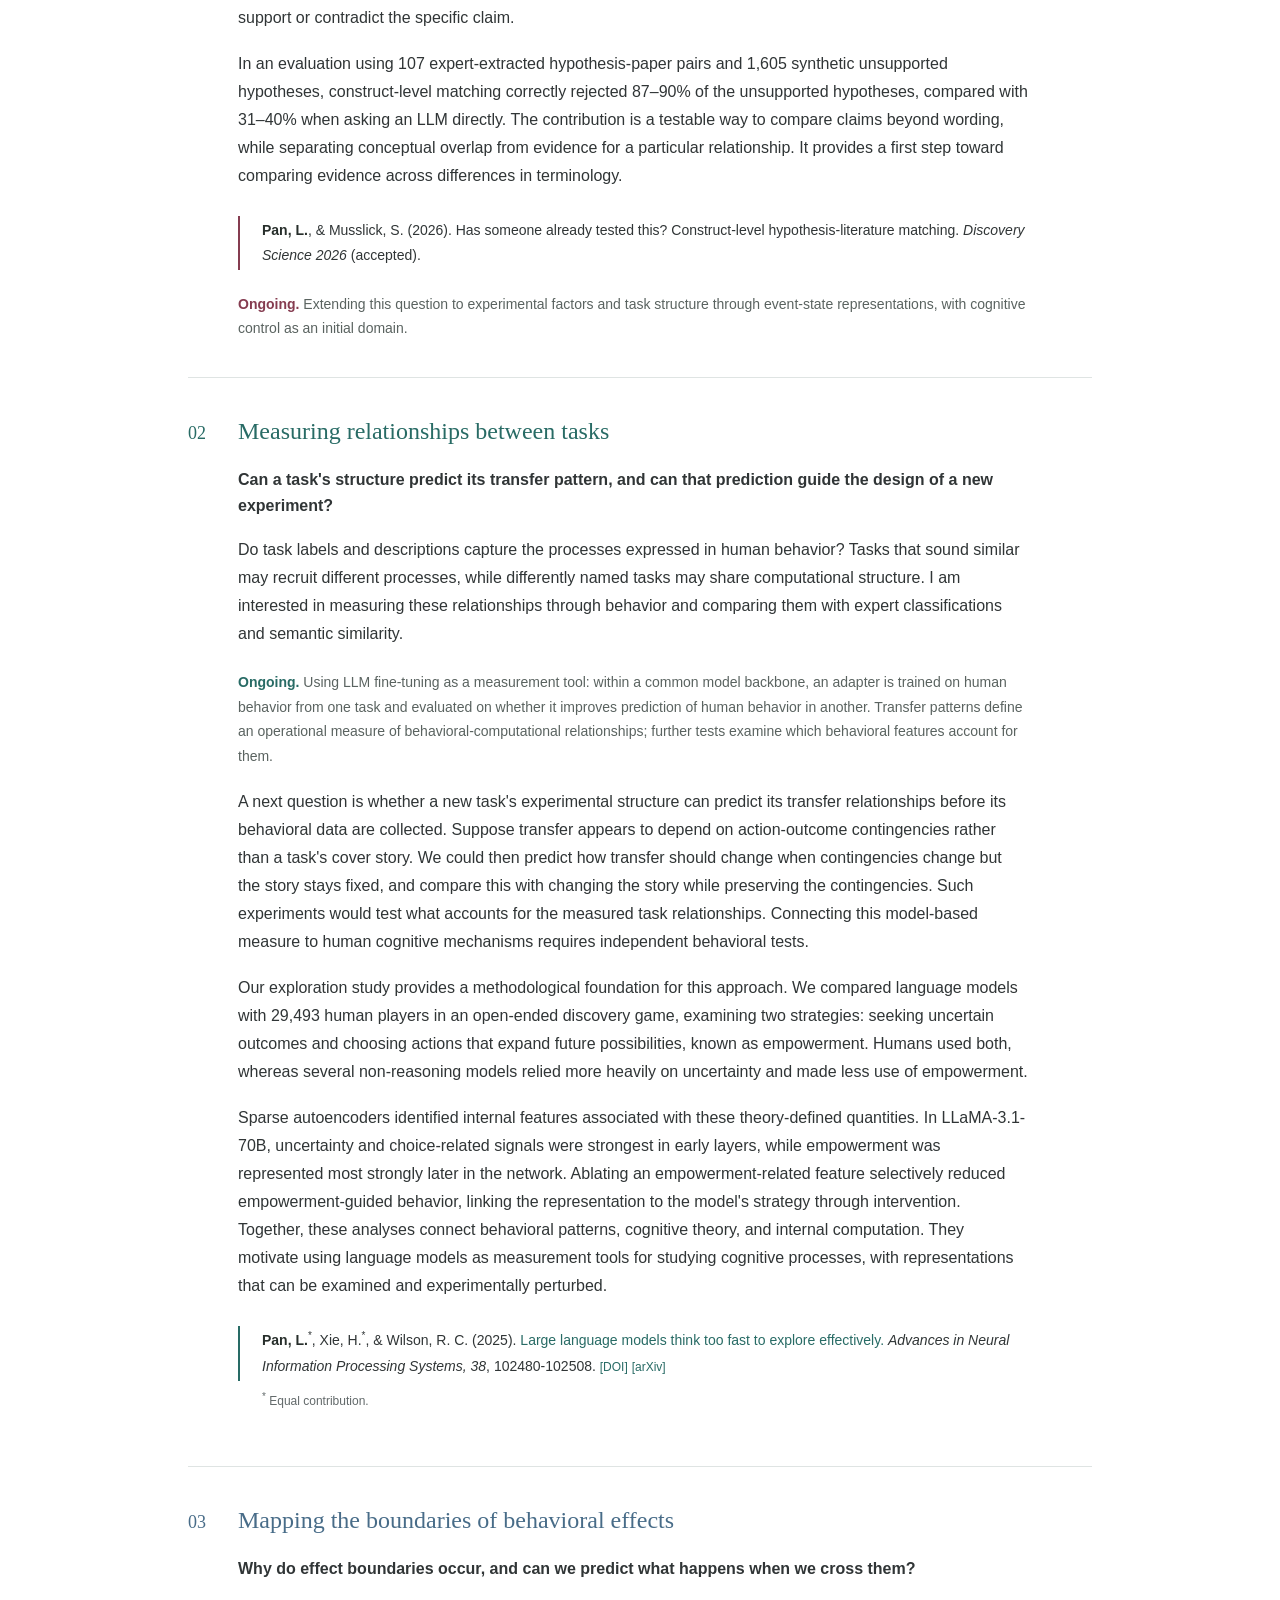
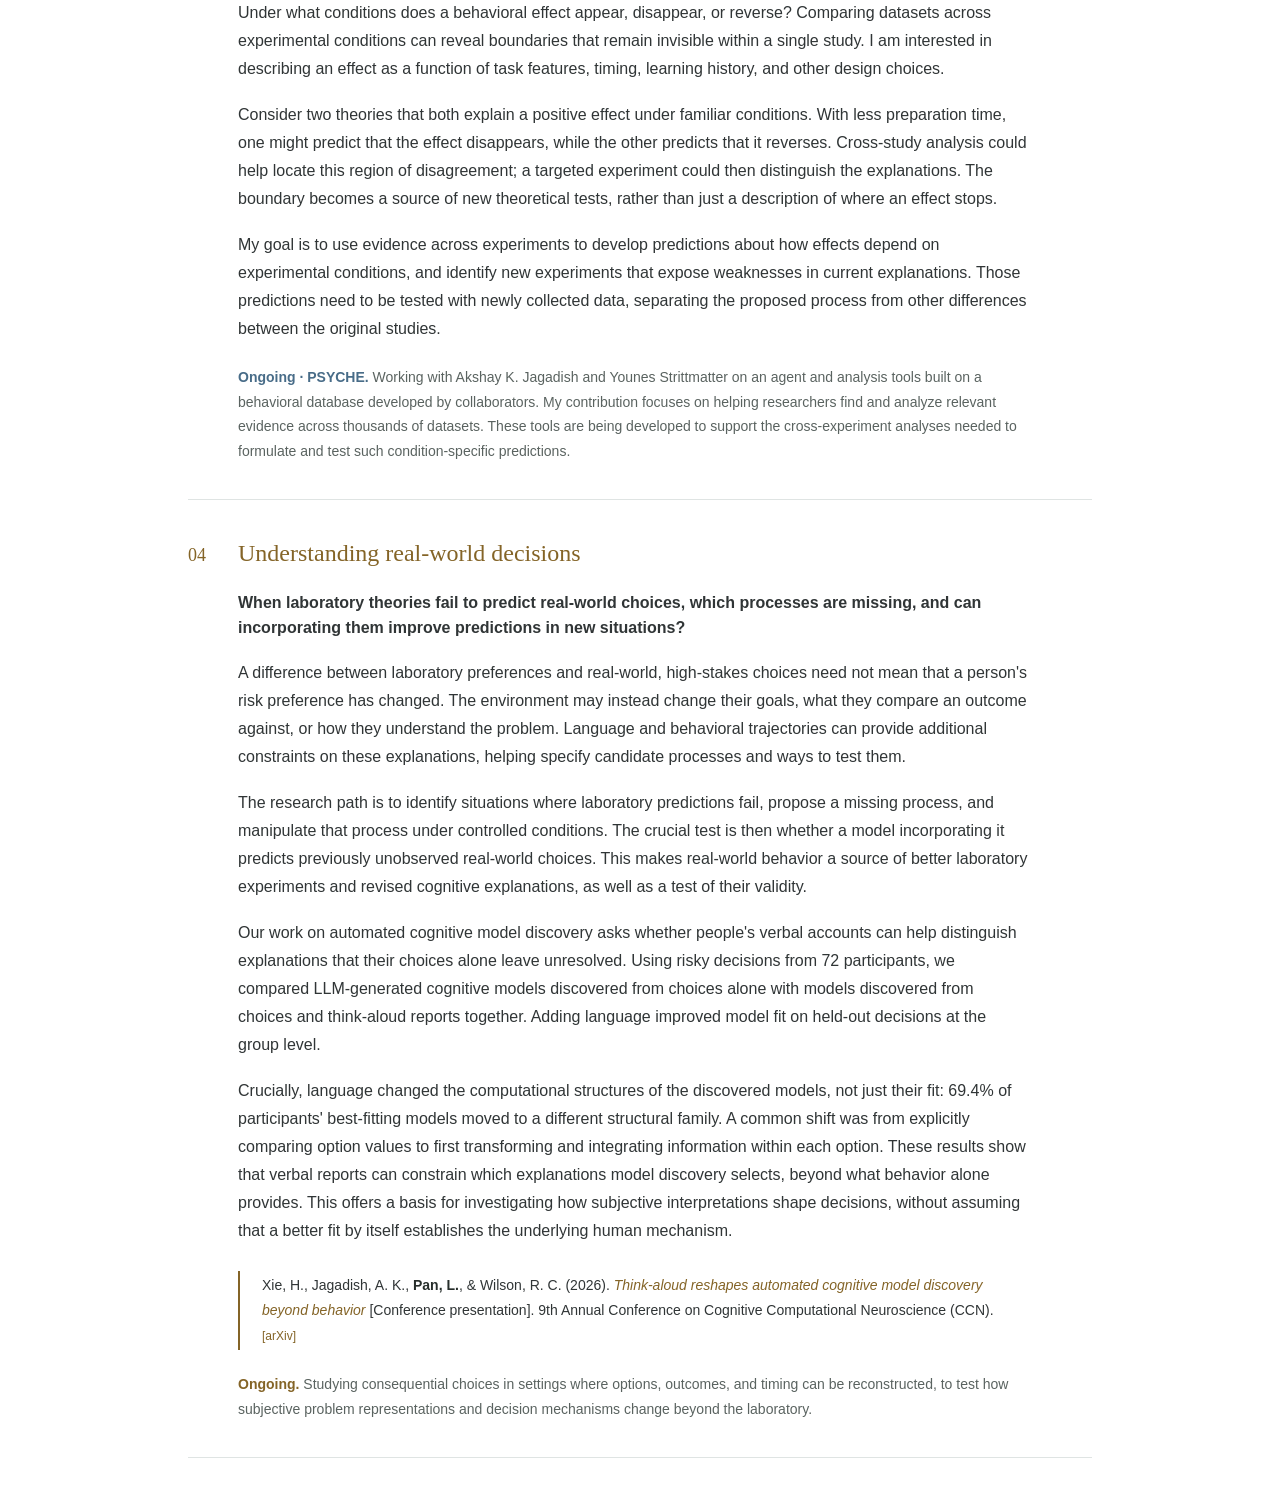
==== commit 2fe82d40: "Make research questions and experimental next steps explicit" ====
--- a/index.html
+++ b/index.html
@@ -5,7 +5,7 @@
     <meta name="viewport" content="width=device-width, initial-scale=1" />
     <meta name="description" content="Lan Pan studies how evidence across cognitive tasks can inform predictions of human behavior, guide new experiments, and improve cognitive theories." />
     <title>Lan Pan | Computational Cognitive Science</title>
-    <link rel="stylesheet" href="styles.css?v=personal-2" />
+    <link rel="stylesheet" href="styles.css?v=research-questions-1" />
   </head>
   <body>
     <div class="reading-progress" aria-hidden="true"></div>
@@ -18,11 +18,13 @@
           <p class="discipline">Computational cognitive science</p>
           <p>
             I ask when findings from different tasks and settings can be
-            treated as evidence about the same cognitive mechanism. My research
-            uses language, behavioral data, and computational models to measure
-            these relationships. My goal is to use existing evidence to predict
-            behavior in new settings and design experiments that test and
-            improve cognitive theories.
+            treated as evidence about the same cognitive mechanism. Using
+            language, behavioral data, and computational models, I study how
+            tasks and theoretical claims relate to the processes expressed in
+            behavior. Clearer representations of these relationships should
+            help us make better predictions about human behavior we have not
+            yet observed, and decide which experiments could test, overturn,
+            or improve our explanations.
           </p>
           <p>
             I work with Robert C. Wilson and Hanbo Xie at Georgia Tech,
@@ -48,14 +50,12 @@
         <p class="research-intro">
           My aim is a computable, cumulative cognitive science. A construct may
           be described in a paper, operationalized in a task, observed in
-          behavior, and explained by a model. I study how these representations
-          relate, with the aim of turning scattered findings into evidence
-          that informs new hypotheses and experiments. Four connected interests
-          guide this work: identifying gaps in theoretical tests, predicting
-          task relationships, explaining the boundaries of effects, and
-          improving theories through their successes and failures beyond the
-          laboratory. New experiments should, in turn, help revise both the
-          representations and the theories they inform.
+          behavior, and explained by a model. Connecting these representations
+          should allow existing findings to constrain what we expect from an
+          experiment that has not yet been run. The four interests below form
+          a research cycle: make evidence comparable, learn which task features
+          matter, predict where explanations will succeed or fail, and use new
+          experiments to revise both the representations and the theories.
         </p>
 
         <figure class="research-framework" aria-labelledby="framework-caption">
@@ -76,13 +76,13 @@
             <li>
               <a href="#effect-boundaries">
                 <strong>Map effect boundaries</strong>
-                <span>When does an effect hold, disappear, or reverse, and which new experiment would distinguish the explanations?</span>
+                <span>When does an effect hold, disappear, or reverse, and can we predict why and where it changes?</span>
               </a>
             </li>
             <li>
               <a href="#real-world">
                 <strong>Test real-world validity</strong>
-                <span>When do laboratory models fail to predict real-world choices, and what cognitive processes are missing?</span>
+                <span>Which processes are missing when laboratory predictions fail, and can revised models predict new real-world choices?</span>
               </a>
             </li>
           </ol>
@@ -90,11 +90,14 @@
 
         <article id="representations" class="research-topic" aria-labelledby="representations-title">
           <h3 id="representations-title">Aligning scientific representations</h3>
-          <p>
-            What makes findings from different studies comparable? Hypotheses,
-            experimental manipulations, behavioral effects, and computational
-            models express different aspects of a scientific claim. I am
-            interested in making their relationships explicit so we can assess
+          <p class="research-question">
+            Once studies become comparable, which untested predictions and
+            decisive experiments become identifiable?
+          </p>
+          <p>
+            Hypotheses, experimental manipulations, behavioral effects, and
+            computational models express different aspects of a scientific
+            claim. I am interested in making their relationships explicit so we can assess
             whether they provide evidence about the same mechanism.
           </p>
           <p>
@@ -103,10 +106,11 @@
             to generalize across sensory modalities but the evidence is entirely
             visual, that gap suggests a specific test. Representing claims
             alongside experimental factors could help distinguish old
-            hypotheses in new wording from untested predictions, and identify
-            experiments in which competing explanations disagree. Whether a
-            representation supports these scientific questions is the test of
-            its usefulness.
+            hypotheses in new wording from untested predictions. The next step
+            is to formulate those predictions and select experiments where
+            competing explanations disagree. This gives a gap scientific
+            value: testing it could change which explanation the evidence
+            supports, rather than simply add another study to the literature.
           </p>
           <p>
             Our hypothesis-literature matching work asks whether a proposed
@@ -142,6 +146,10 @@
 
         <article id="task-relations" class="research-topic" aria-labelledby="tasks-title">
           <h3 id="tasks-title">Measuring relationships between tasks</h3>
+          <p class="research-question">
+            Can a task's structure predict its transfer pattern, and can that
+            prediction guide the design of a new experiment?
+          </p>
           <p>
             Do task labels and descriptions capture the processes expressed in
             human behavior? Tasks that sound similar may recruit different
@@ -161,12 +169,14 @@
           <p>
             A next question is whether a new task's experimental structure can
             predict its transfer relationships before its behavioral data are
-            collected. Such predictions could guide controlled changes to a
-            task: altering its action-outcome contingencies, for example, while
-            preserving its cover story. The aim is to test which features
-            explain transfer and design experiments that distinguish competing
-            accounts. Connecting this model-based measure to human cognitive
-            mechanisms requires independent behavioral tests.
+            collected. Suppose transfer appears to depend on action-outcome
+            contingencies rather than a task's cover story. We could then
+            predict how transfer should change when contingencies change but
+            the story stays fixed, and compare this with changing the story
+            while preserving the contingencies. Such experiments would test
+            what accounts for the measured task relationships. Connecting this
+            model-based measure to human cognitive mechanisms requires
+            independent behavioral tests.
           </p>
           <p>
             Our exploration study provides a methodological foundation for this
@@ -202,6 +212,10 @@
 
         <article id="effect-boundaries" class="research-topic" aria-labelledby="effects-title">
           <h3 id="effects-title">Mapping the boundaries of behavioral effects</h3>
+          <p class="research-question">
+            Why do effect boundaries occur, and can we predict what happens
+            when we cross them?
+          </p>
           <p>
             Under what conditions does a behavioral effect appear, disappear,
             or reverse? Comparing datasets across experimental conditions can
@@ -210,43 +224,57 @@
             features, timing, learning history, and other design choices.
           </p>
           <p>
-            The next question is why those boundaries occur. If two theories
-            explain the same effect under familiar conditions, where do their
-            predictions diverge? I want to use cross-study evidence to locate
-            these conditions, predict outcomes in untested settings, and choose
-            experiments that distinguish the accounts. Testing these predictions
-            in new experiments can establish whether a boundary reflects the
-            proposed process or other differences between the original studies.
+            Consider two theories that both explain a positive effect under
+            familiar conditions. With less preparation time, one might predict
+            that the effect disappears, while the other predicts that it
+            reverses. Cross-study analysis could help locate this region of
+            disagreement; a targeted experiment could then distinguish the
+            explanations. The boundary becomes a source of new theoretical
+            tests, rather than just a description of where an effect stops.
+          </p>
+          <p>
+            My goal is to use evidence across experiments to develop
+            predictions about how effects depend on experimental conditions,
+            and identify new experiments that expose weaknesses in current
+            explanations. Those predictions need to be tested with newly
+            collected data, separating the proposed process from other
+            differences between the original studies.
           </p>
           <p class="ongoing">
             <strong>Ongoing &middot; PSYCHE.</strong> Working with Akshay K.
             Jagadish and Younes Strittmatter on an agent and analysis tools
             built on a behavioral database developed by collaborators. My
             contribution focuses on helping researchers find and analyze
-            relevant evidence across thousands of datasets. The longer-term
-            aim is to use those joint analyses to identify where current
-            explanations fall short and which new data would help improve them.
+            relevant evidence across thousands of datasets. These tools are
+            being developed to support the cross-experiment analyses needed
+            to formulate and test such condition-specific predictions.
           </p>
         </article>
 
         <article id="real-world" class="research-topic" aria-labelledby="decisions-title">
           <h3 id="decisions-title">Understanding real-world decisions</h3>
-          <p>
-            Do mechanisms inferred from laboratory measures explain real-world,
-            high-stakes choices? A task environment can change how a person
-            understands a problem, which may in turn change the process that
-            generates a decision. I am interested in measuring these subjective
-            representations through language and behavioral trajectories.
-          </p>
-          <p>
-            When a laboratory model fails in a real-world setting, that failure
-            can suggest processes it leaves out: changes in a person's goals,
-            reference points, or interpretation of the available options. I want
-            to use such discrepancies to develop revised models, test the
-            proposed processes through controlled manipulations, and ask
-            whether those models predict choices in new settings. Real-world
-            behavior can therefore inform the design of laboratory tasks as
-            well as test their validity.
+          <p class="research-question">
+            When laboratory theories fail to predict real-world choices, which
+            processes are missing, and can incorporating them improve
+            predictions in new situations?
+          </p>
+          <p>
+            A difference between laboratory preferences and real-world,
+            high-stakes choices need not mean that a person's risk preference
+            has changed. The environment may instead change their goals, what
+            they compare an outcome against, or how they understand the problem.
+            Language and behavioral trajectories can provide additional
+            constraints on these explanations, helping specify candidate
+            processes and ways to test them.
+          </p>
+          <p>
+            The research path is to identify situations where laboratory
+            predictions fail, propose a missing process, and manipulate that
+            process under controlled conditions. The crucial test is then
+            whether a model incorporating it predicts previously unobserved
+            real-world choices. This makes real-world behavior a source of
+            better laboratory experiments and revised cognitive explanations,
+            as well as a test of their validity.
           </p>
           <p>
             Our work on automated cognitive model discovery asks whether
--- a/styles.css
+++ b/styles.css
@@ -77,6 +77,7 @@
 .research-topic::before { content: counter(topic, decimal-leading-zero); position: absolute; top: 2px; left: 0; color: var(--topic-color); font-family: var(--serif); font-size: 18px; }
 .research-topic > p { max-width: 790px; }
 .research-topic h3 { color: var(--topic-color); }
+.research-topic .research-question { font-weight: 600; line-height: 1.6; }
 
 .citation { margin: 26px 0 10px; padding: 2px 0 2px 22px; border-left: 2px solid var(--topic-color); font-size: 14px; line-height: 1.8; }
 .citation strong { font-weight: 750; color: #272e2b; }
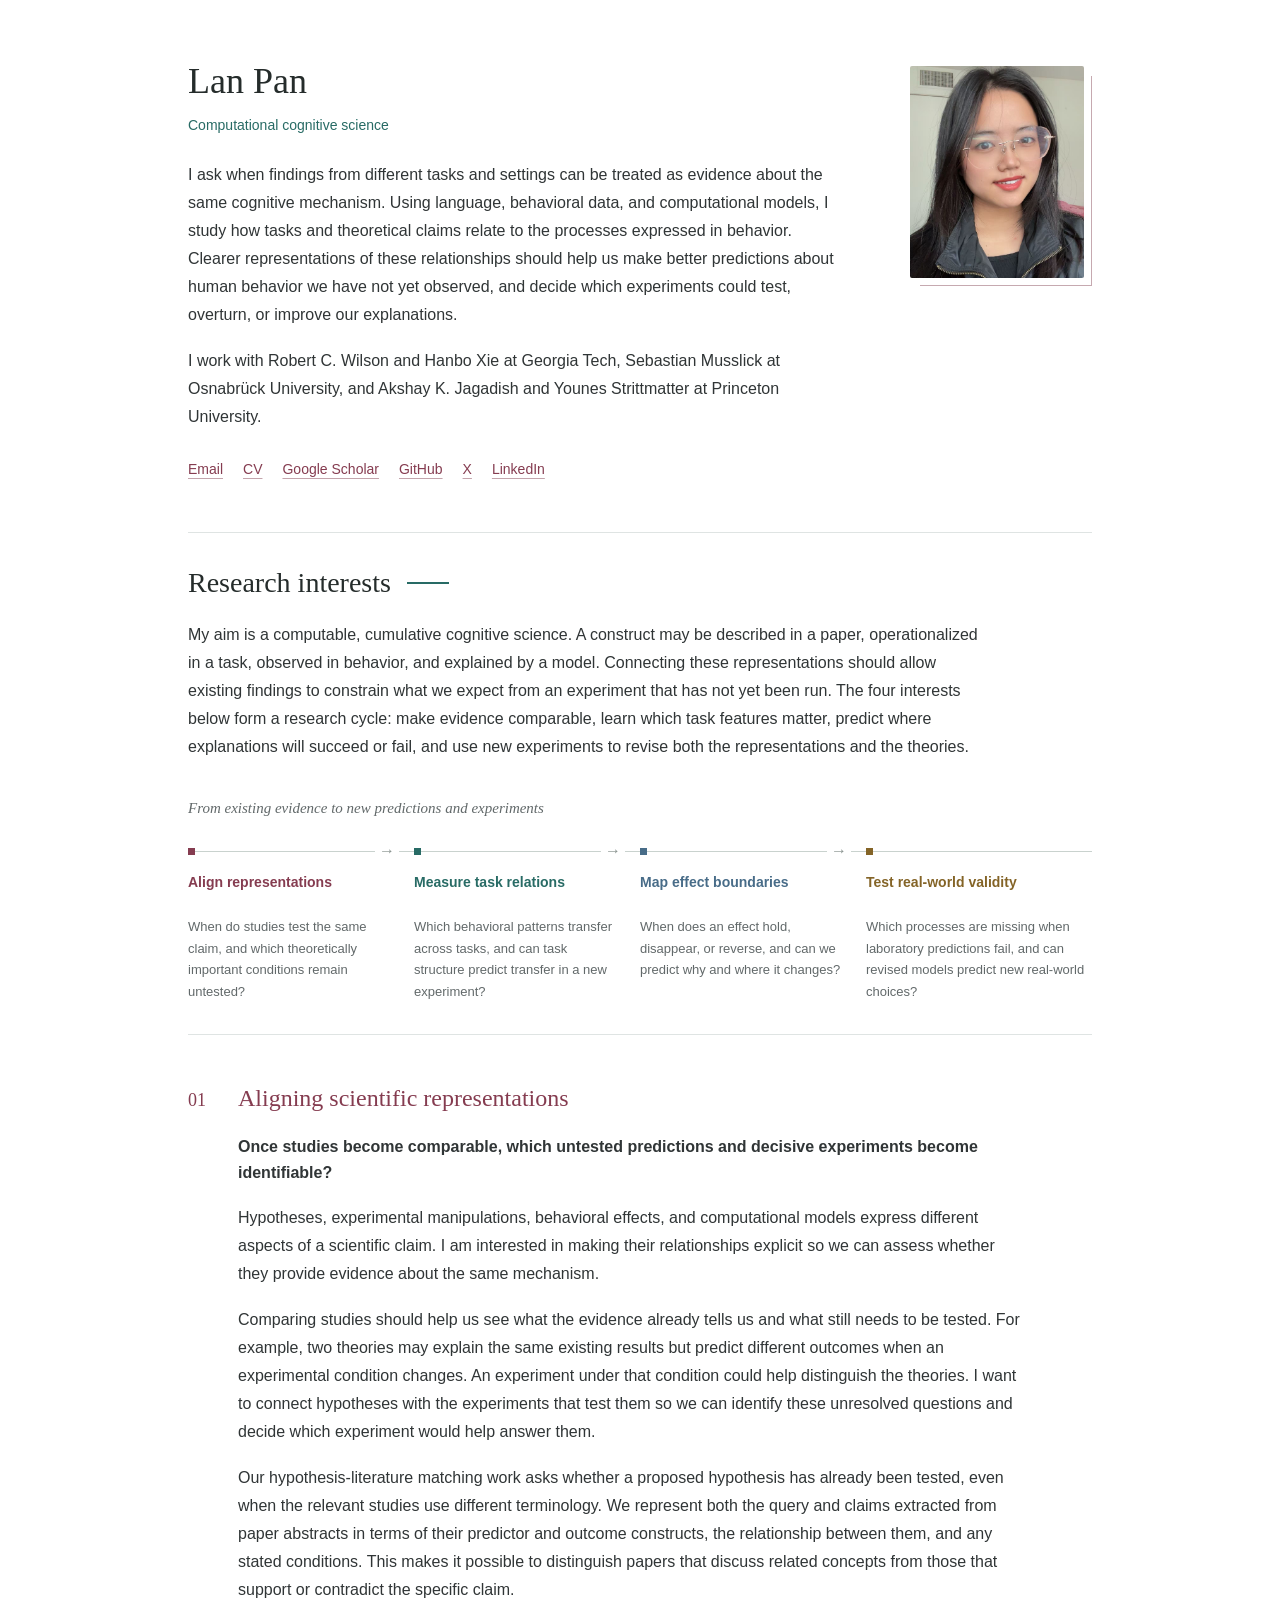
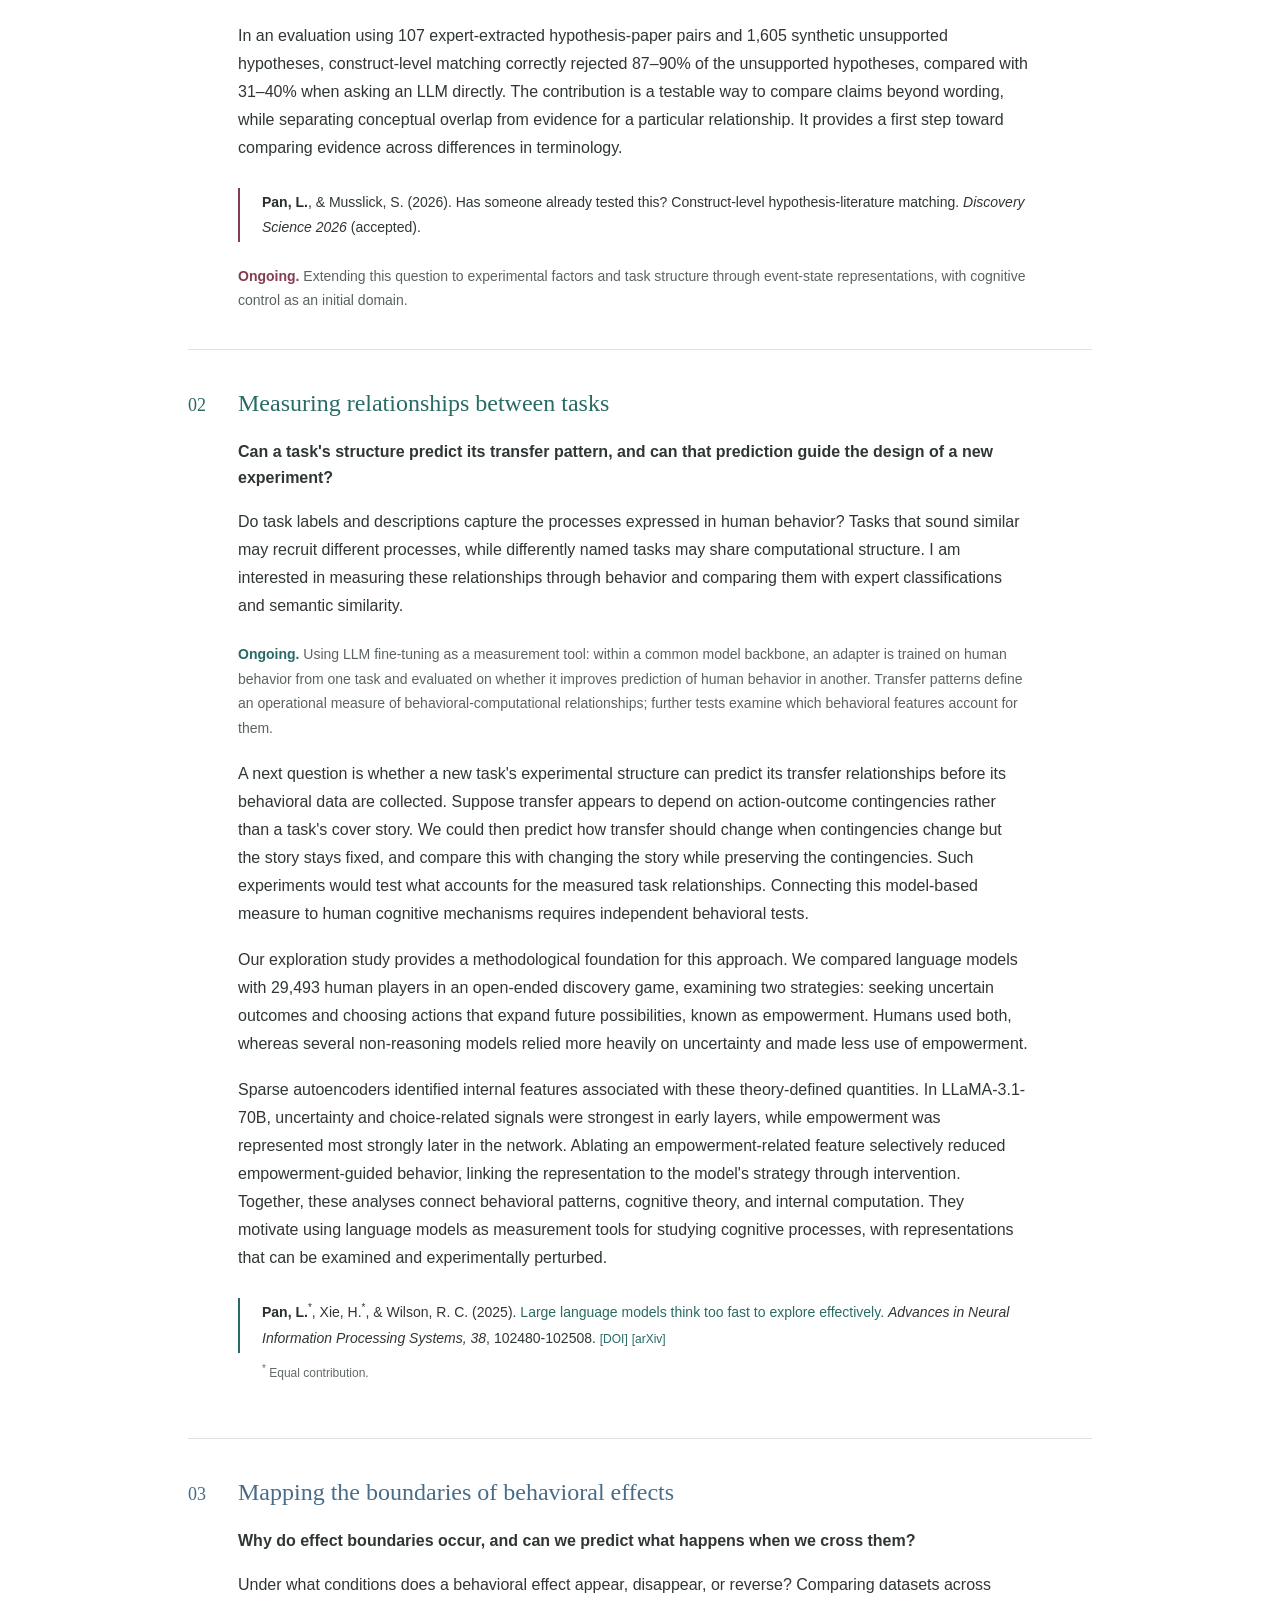
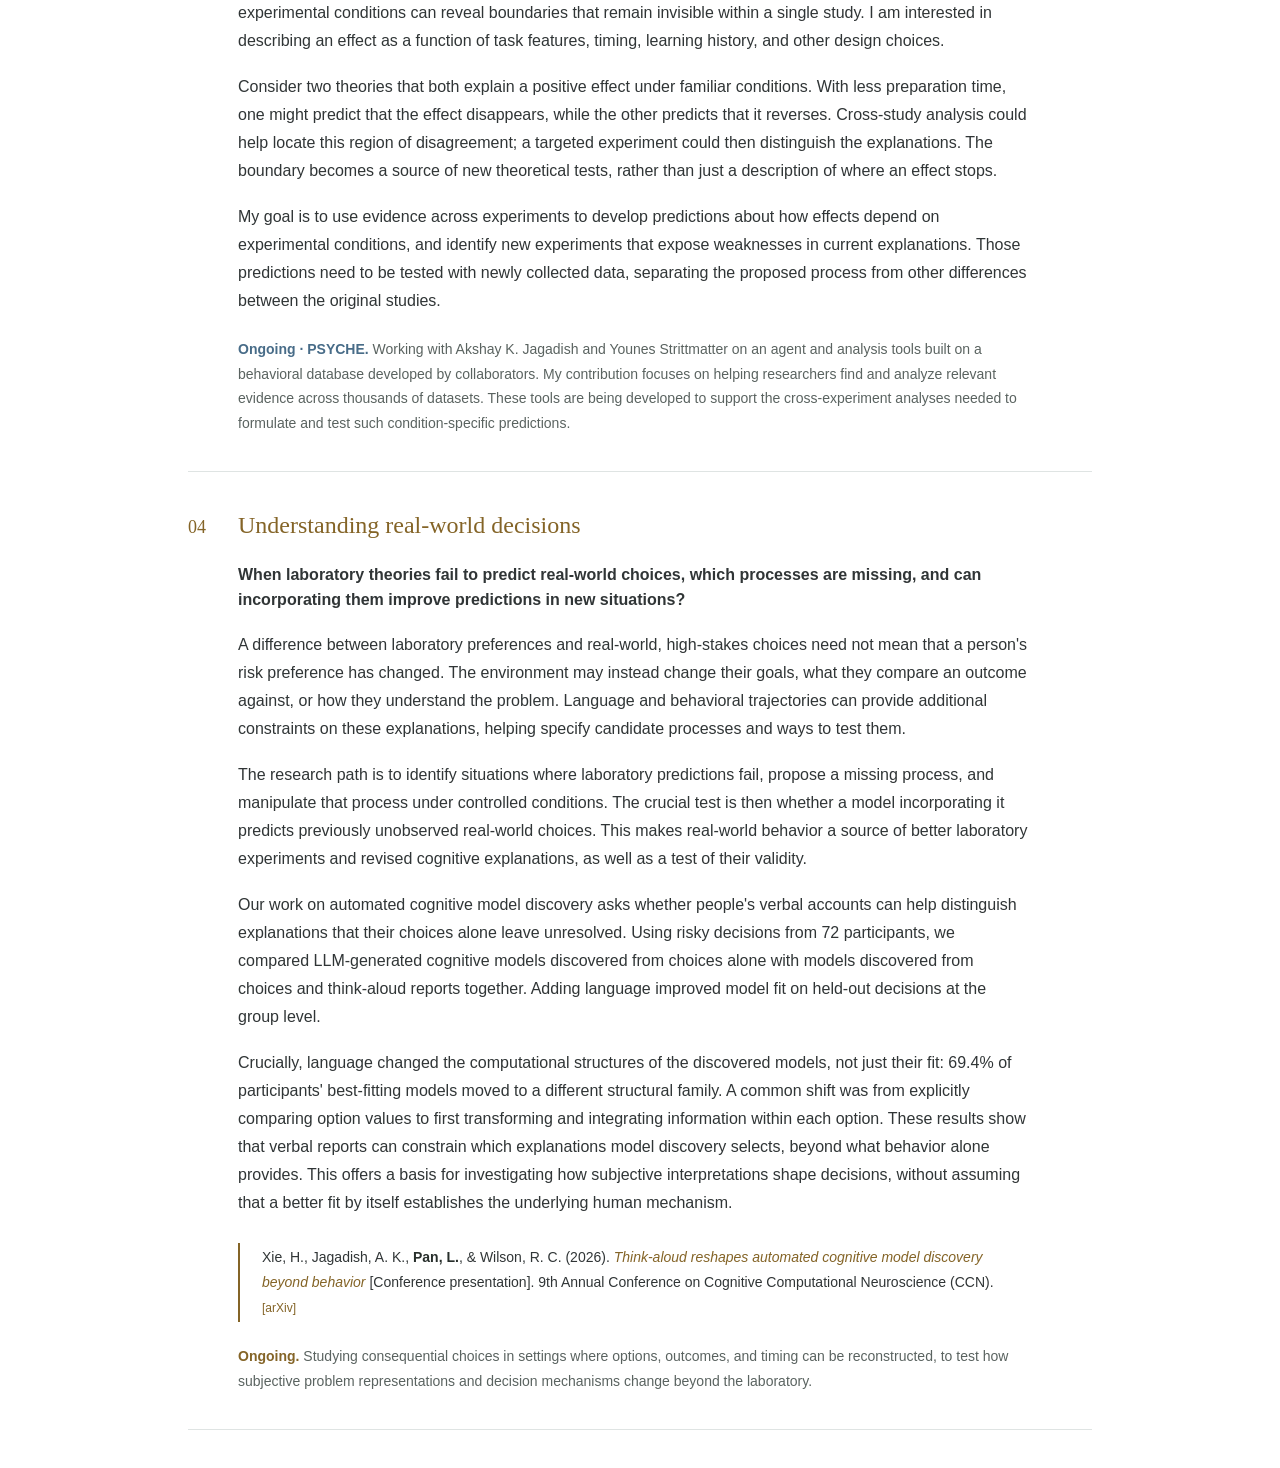
==== commit b5acfb3e: "Clarify how comparable evidence guides experiments" ====
--- a/index.html
+++ b/index.html
@@ -101,16 +101,14 @@
             whether they provide evidence about the same mechanism.
           </p>
           <p>
-            The goal is to identify where a theory's claims extend beyond the
-            conditions in which it has been tested. If a mechanism is proposed
-            to generalize across sensory modalities but the evidence is entirely
-            visual, that gap suggests a specific test. Representing claims
-            alongside experimental factors could help distinguish old
-            hypotheses in new wording from untested predictions. The next step
-            is to formulate those predictions and select experiments where
-            competing explanations disagree. This gives a gap scientific
-            value: testing it could change which explanation the evidence
-            supports, rather than simply add another study to the literature.
+            Comparing studies should help us see what the evidence already
+            tells us and what still needs to be tested. For example, two
+            theories may explain the same existing results but predict different
+            outcomes when an experimental condition changes. An experiment
+            under that condition could help distinguish the theories. I want
+            to connect hypotheses with the experiments that test them so we
+            can identify these unresolved questions and decide which experiment
+            would help answer them.
           </p>
           <p>
             Our hypothesis-literature matching work asks whether a proposed
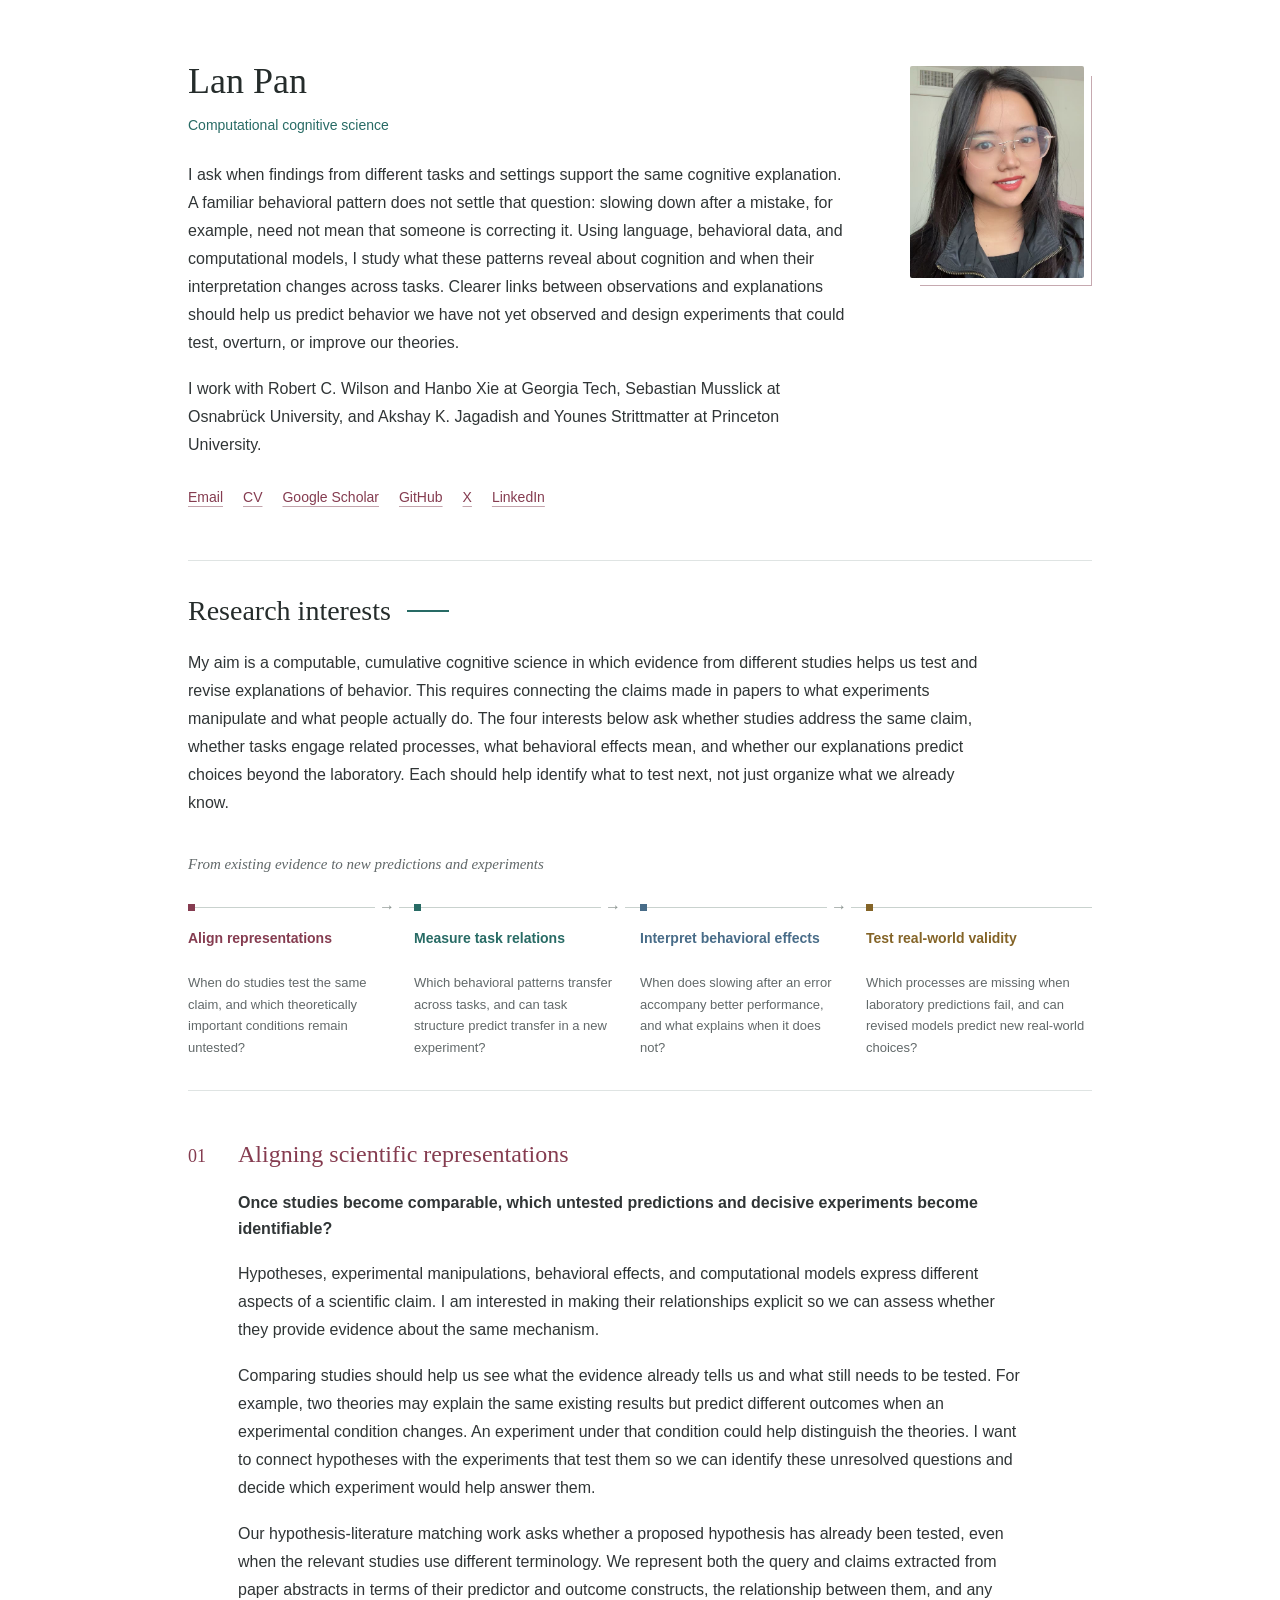
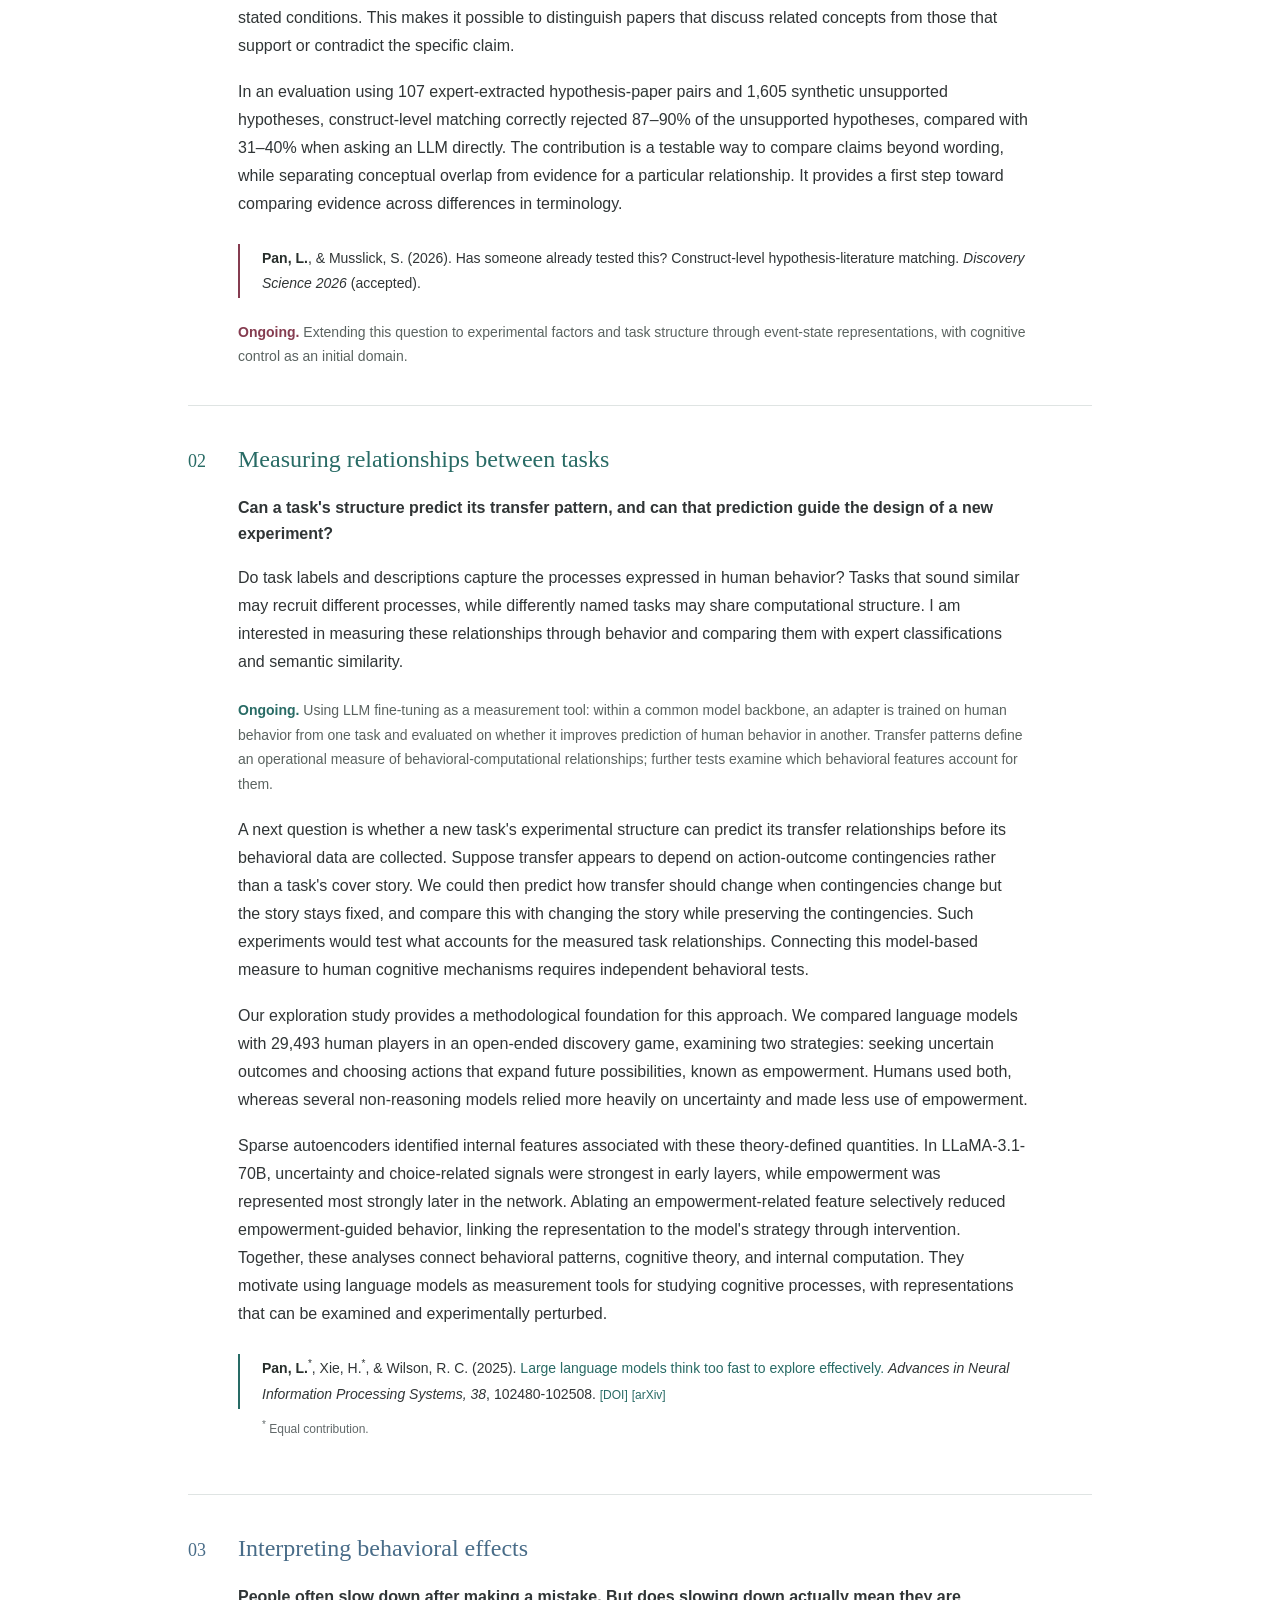
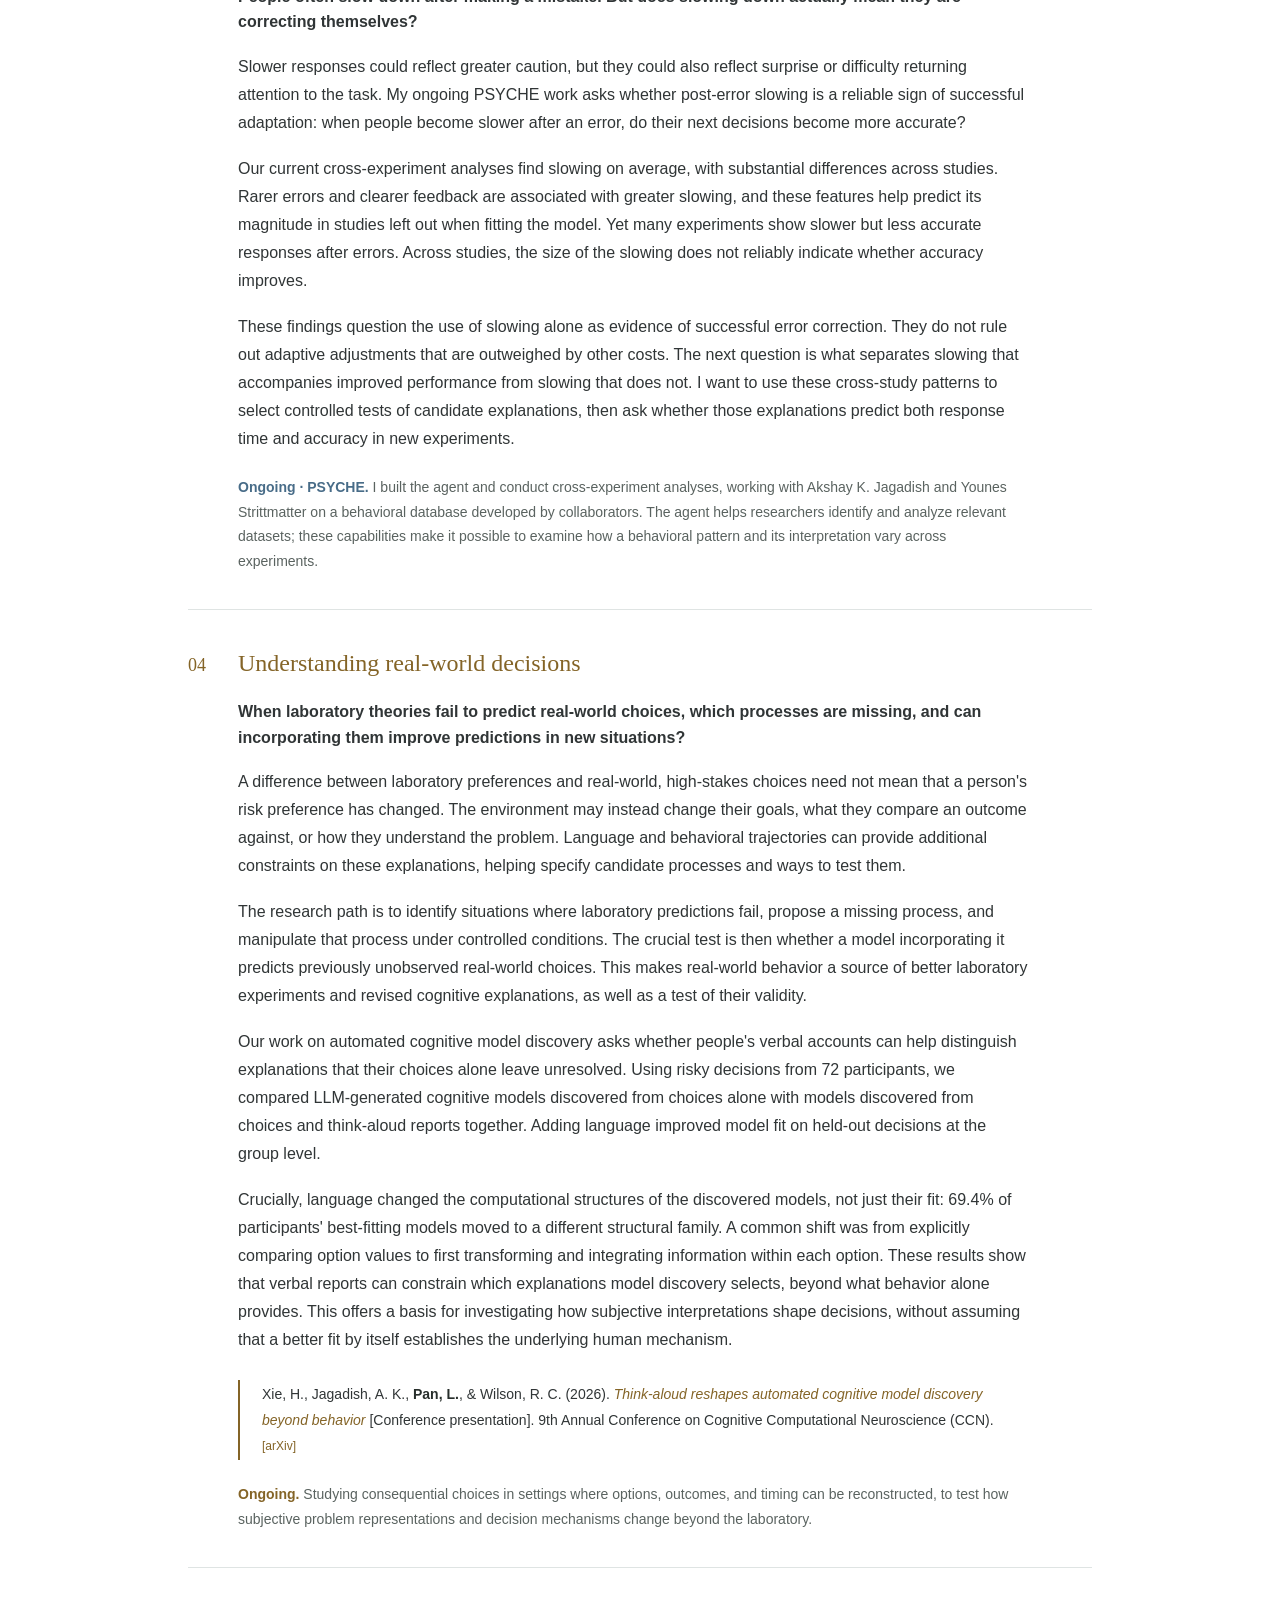
==== commit 698cde3f: "Reframe PSYCHE around post-error adaptation" ====
--- a/index.html
+++ b/index.html
@@ -17,14 +17,16 @@
           <h1 id="name">Lan Pan</h1>
           <p class="discipline">Computational cognitive science</p>
           <p>
-            I ask when findings from different tasks and settings can be
-            treated as evidence about the same cognitive mechanism. Using
-            language, behavioral data, and computational models, I study how
-            tasks and theoretical claims relate to the processes expressed in
-            behavior. Clearer representations of these relationships should
-            help us make better predictions about human behavior we have not
-            yet observed, and decide which experiments could test, overturn,
-            or improve our explanations.
+            I ask when findings from different tasks and settings support the
+            same cognitive explanation. A familiar behavioral pattern does
+            not settle that question: slowing down after a mistake, for
+            example, need not mean that someone is correcting it. Using
+            language, behavioral data, and computational models, I study what
+            these patterns reveal about cognition and when their interpretation
+            changes across tasks. Clearer links between observations and
+            explanations should help us predict behavior we have not yet
+            observed and design experiments that could test, overturn, or
+            improve our theories.
           </p>
           <p>
             I work with Robert C. Wilson and Hanbo Xie at Georgia Tech,
@@ -48,14 +50,15 @@
       <section id="research" aria-labelledby="research-title">
         <h2 id="research-title">Research interests</h2>
         <p class="research-intro">
-          My aim is a computable, cumulative cognitive science. A construct may
-          be described in a paper, operationalized in a task, observed in
-          behavior, and explained by a model. Connecting these representations
-          should allow existing findings to constrain what we expect from an
-          experiment that has not yet been run. The four interests below form
-          a research cycle: make evidence comparable, learn which task features
-          matter, predict where explanations will succeed or fail, and use new
-          experiments to revise both the representations and the theories.
+          My aim is a computable, cumulative cognitive science in which
+          evidence from different studies helps us test and revise explanations
+          of behavior. This requires connecting the claims made in papers to
+          what experiments manipulate and what people actually do. The four
+          interests below ask whether studies address the same claim, whether
+          tasks engage related processes, what behavioral effects mean, and
+          whether our explanations predict choices beyond the laboratory.
+          Each should help identify what to test next, not just organize what
+          we already know.
         </p>
 
         <figure class="research-framework" aria-labelledby="framework-caption">
@@ -75,8 +78,8 @@
             </li>
             <li>
               <a href="#effect-boundaries">
-                <strong>Map effect boundaries</strong>
-                <span>When does an effect hold, disappear, or reverse, and can we predict why and where it changes?</span>
+                <strong>Interpret behavioral effects</strong>
+                <span>When does slowing after an error accompany better performance, and what explains when it does not?</span>
               </a>
             </li>
             <li>
@@ -209,43 +212,46 @@
         </article>
 
         <article id="effect-boundaries" class="research-topic" aria-labelledby="effects-title">
-          <h3 id="effects-title">Mapping the boundaries of behavioral effects</h3>
+          <h3 id="effects-title">Interpreting behavioral effects</h3>
           <p class="research-question">
-            Why do effect boundaries occur, and can we predict what happens
-            when we cross them?
-          </p>
-          <p>
-            Under what conditions does a behavioral effect appear, disappear,
-            or reverse? Comparing datasets across experimental conditions can
-            reveal boundaries that remain invisible within a single study.
-            I am interested in describing an effect as a function of task
-            features, timing, learning history, and other design choices.
-          </p>
-          <p>
-            Consider two theories that both explain a positive effect under
-            familiar conditions. With less preparation time, one might predict
-            that the effect disappears, while the other predicts that it
-            reverses. Cross-study analysis could help locate this region of
-            disagreement; a targeted experiment could then distinguish the
-            explanations. The boundary becomes a source of new theoretical
-            tests, rather than just a description of where an effect stops.
-          </p>
-          <p>
-            My goal is to use evidence across experiments to develop
-            predictions about how effects depend on experimental conditions,
-            and identify new experiments that expose weaknesses in current
-            explanations. Those predictions need to be tested with newly
-            collected data, separating the proposed process from other
-            differences between the original studies.
+            People often slow down after making a mistake. But does slowing
+            down actually mean they are correcting themselves?
+          </p>
+          <p>
+            Slower responses could reflect greater caution, but they could
+            also reflect surprise or difficulty returning attention to the
+            task. My ongoing PSYCHE work asks whether post-error slowing is
+            a reliable sign of successful adaptation: when people become
+            slower after an error, do their next decisions become more
+            accurate?
+          </p>
+          <p>
+            Our current cross-experiment analyses find slowing on average,
+            with substantial differences across studies. Rarer errors and
+            clearer feedback are associated with greater slowing, and these
+            features help predict its magnitude in studies left out when
+            fitting the model. Yet many experiments show slower but less
+            accurate responses after errors. Across studies, the size of the
+            slowing does not reliably indicate whether accuracy improves.
+          </p>
+          <p>
+            These findings question the use of slowing alone as evidence of
+            successful error correction. They do not rule out adaptive
+            adjustments that are outweighed by other costs. The next question
+            is what separates slowing that accompanies improved performance
+            from slowing that does not. I want to use these cross-study
+            patterns to select controlled tests of candidate explanations,
+            then ask whether those explanations predict both response time
+            and accuracy in new experiments.
           </p>
           <p class="ongoing">
-            <strong>Ongoing &middot; PSYCHE.</strong> Working with Akshay K.
-            Jagadish and Younes Strittmatter on an agent and analysis tools
-            built on a behavioral database developed by collaborators. My
-            contribution focuses on helping researchers find and analyze
-            relevant evidence across thousands of datasets. These tools are
-            being developed to support the cross-experiment analyses needed
-            to formulate and test such condition-specific predictions.
+            <strong>Ongoing &middot; PSYCHE.</strong> I built the agent and
+            conduct cross-experiment analyses, working with Akshay K. Jagadish
+            and Younes Strittmatter on a behavioral database developed by
+            collaborators. The agent helps researchers identify and analyze
+            relevant datasets; these capabilities make it possible to examine
+            how a behavioral pattern and its interpretation vary across
+            experiments.
           </p>
         </article>
 
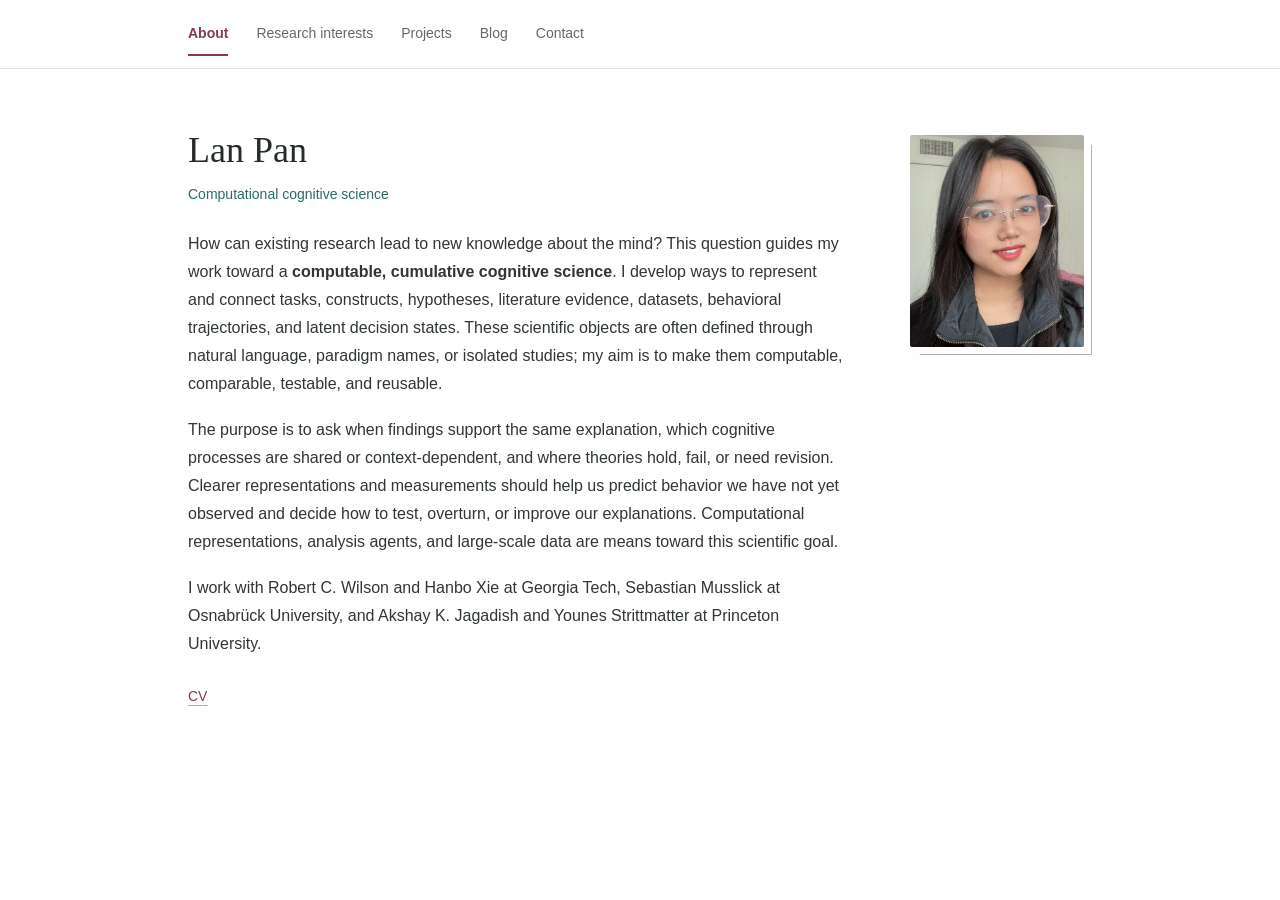
==== commit fa2a75ec: "Organize academic website into separate pages" ====
--- a/index.html
+++ b/index.html
@@ -3,13 +3,24 @@
   <head>
     <meta charset="utf-8" />
     <meta name="viewport" content="width=device-width, initial-scale=1" />
-    <meta name="description" content="Lan Pan studies how evidence across cognitive tasks can inform predictions of human behavior, guide new experiments, and improve cognitive theories." />
-    <title>Lan Pan | Computational Cognitive Science</title>
-    <link rel="stylesheet" href="styles.css?v=research-questions-1" />
+    <meta name="description" content="Lan Pan works toward a computable, cumulative cognitive science: connecting existing research to new explanations, predictions of behavior, and informative experiments." />
+    <title>About | Lan Pan</title>
+    <link rel="stylesheet" href="styles.css?v=pages-1" />
   </head>
-  <body>
+  <body data-page="about">
     <div class="reading-progress" aria-hidden="true"></div>
     <a class="skip-link" href="#main">Skip to content</a>
+    <header class="site-header">
+      <nav class="site-nav" aria-label="Primary">
+        <ul>
+          <li><a href="index.html" aria-current="page">About</a></li>
+          <li><a href="research.html">Research interests</a></li>
+          <li><a href="projects.html">Projects</a></li>
+          <li><a href="blog.html">Blog</a></li>
+          <li><a href="contact.html">Contact</a></li>
+        </ul>
+      </nav>
+    </header>
 
     <main id="main">
       <section class="profile" id="top" aria-labelledby="name">
@@ -17,307 +28,38 @@
           <h1 id="name">Lan Pan</h1>
           <p class="discipline">Computational cognitive science</p>
           <p>
-            I ask when findings from different tasks and settings support the
-            same cognitive explanation. A familiar behavioral pattern does
-            not settle that question: slowing down after a mistake, for
-            example, need not mean that someone is correcting it. Using
-            language, behavioral data, and computational models, I study what
-            these patterns reveal about cognition and when their interpretation
-            changes across tasks. Clearer links between observations and
-            explanations should help us predict behavior we have not yet
-            observed and design experiments that could test, overturn, or
-            improve our theories.
+            How can existing research lead to new knowledge about the mind?
+            This question guides my work toward a <strong>computable,
+            cumulative cognitive science</strong>. I develop ways to represent
+            and connect tasks, constructs, hypotheses, literature evidence,
+            datasets, behavioral trajectories, and latent decision states.
+            These scientific objects are often defined through natural
+            language, paradigm names, or isolated studies; my aim is to make
+            them computable, comparable, testable, and reusable.
+          </p>
+          <p>
+            The purpose is to ask when findings support the same explanation,
+            which cognitive processes are shared or context-dependent, and
+            where theories hold, fail, or need revision. Clearer representations
+            and measurements should help us predict behavior we have not yet
+            observed and decide how to test, overturn, or improve our
+            explanations. Computational representations, analysis agents, and
+            large-scale data are means toward this scientific goal.
           </p>
           <p>
             I work with Robert C. Wilson and Hanbo Xie at Georgia Tech,
             Sebastian Musslick at Osnabr&uuml;ck University, and Akshay K.
             Jagadish and Younes Strittmatter at Princeton University.
           </p>
-          <div class="profile-links" aria-label="Profile links">
-            <a href="mailto:louannapan@gmail.com">Email</a>
+          <div class="profile-links">
             <a href="assets/LanPan_CV.pdf">CV</a>
-            <a href="https://scholar.google.com/citations?user=BpeAgqIAAAAJ&amp;hl=zh-CN">Google Scholar</a>
-            <a href="https://github.com/Louanna1208">GitHub</a>
-            <a href="https://x.com/LanPan1208">X</a>
-            <a href="https://www.linkedin.com/in/lanpan/">LinkedIn</a>
           </div>
         </div>
         <figure class="portrait">
           <img class="profile-photo" src="Weixin%20Image_20250201191310.jpg" alt="Lan Pan" width="174" height="212" />
         </figure>
       </section>
-
-      <section id="research" aria-labelledby="research-title">
-        <h2 id="research-title">Research interests</h2>
-        <p class="research-intro">
-          My aim is a computable, cumulative cognitive science in which
-          evidence from different studies helps us test and revise explanations
-          of behavior. This requires connecting the claims made in papers to
-          what experiments manipulate and what people actually do. The four
-          interests below ask whether studies address the same claim, whether
-          tasks engage related processes, what behavioral effects mean, and
-          whether our explanations predict choices beyond the laboratory.
-          Each should help identify what to test next, not just organize what
-          we already know.
-        </p>
-
-        <figure class="research-framework" aria-labelledby="framework-caption">
-          <figcaption id="framework-caption">From existing evidence to new predictions and experiments</figcaption>
-          <ol class="framework-path">
-            <li>
-              <a href="#representations">
-                <strong>Align representations</strong>
-                <span>When do studies test the same claim, and which theoretically important conditions remain untested?</span>
-              </a>
-            </li>
-            <li>
-              <a href="#task-relations">
-                <strong>Measure task relations</strong>
-                <span>Which behavioral patterns transfer across tasks, and can task structure predict transfer in a new experiment?</span>
-              </a>
-            </li>
-            <li>
-              <a href="#effect-boundaries">
-                <strong>Interpret behavioral effects</strong>
-                <span>When does slowing after an error accompany better performance, and what explains when it does not?</span>
-              </a>
-            </li>
-            <li>
-              <a href="#real-world">
-                <strong>Test real-world validity</strong>
-                <span>Which processes are missing when laboratory predictions fail, and can revised models predict new real-world choices?</span>
-              </a>
-            </li>
-          </ol>
-        </figure>
-
-        <article id="representations" class="research-topic" aria-labelledby="representations-title">
-          <h3 id="representations-title">Aligning scientific representations</h3>
-          <p class="research-question">
-            Once studies become comparable, which untested predictions and
-            decisive experiments become identifiable?
-          </p>
-          <p>
-            Hypotheses, experimental manipulations, behavioral effects, and
-            computational models express different aspects of a scientific
-            claim. I am interested in making their relationships explicit so we can assess
-            whether they provide evidence about the same mechanism.
-          </p>
-          <p>
-            Comparing studies should help us see what the evidence already
-            tells us and what still needs to be tested. For example, two
-            theories may explain the same existing results but predict different
-            outcomes when an experimental condition changes. An experiment
-            under that condition could help distinguish the theories. I want
-            to connect hypotheses with the experiments that test them so we
-            can identify these unresolved questions and decide which experiment
-            would help answer them.
-          </p>
-          <p>
-            Our hypothesis-literature matching work asks whether a proposed
-            hypothesis has already been tested, even when the relevant studies
-            use different terminology. We represent both the query and claims
-            extracted from paper abstracts in terms of their predictor and
-            outcome constructs, the relationship between them, and any stated
-            conditions. This makes it possible to distinguish papers that
-            discuss related concepts from those that support or contradict the
-            specific claim.
-          </p>
-          <p>
-            In an evaluation using 107 expert-extracted hypothesis-paper pairs
-            and 1,605 synthetic unsupported hypotheses, construct-level matching
-            correctly rejected 87&ndash;90% of the unsupported hypotheses,
-            compared with 31&ndash;40% when asking an LLM directly. The
-            contribution is a testable way to compare claims beyond wording,
-            while separating conceptual overlap from evidence for a particular
-            relationship. It provides a first step toward comparing evidence
-            across differences in terminology.
-          </p>
-          <p class="citation">
-            <strong>Pan, L.</strong>, &amp; Musslick, S. (2026).
-            Has someone already tested this? Construct-level hypothesis-literature matching.
-            <em>Discovery Science 2026</em> (accepted).
-          </p>
-          <p class="ongoing">
-            <strong>Ongoing.</strong> Extending this question to experimental
-            factors and task structure through event-state representations,
-            with cognitive control as an initial domain.
-          </p>
-        </article>
-
-        <article id="task-relations" class="research-topic" aria-labelledby="tasks-title">
-          <h3 id="tasks-title">Measuring relationships between tasks</h3>
-          <p class="research-question">
-            Can a task's structure predict its transfer pattern, and can that
-            prediction guide the design of a new experiment?
-          </p>
-          <p>
-            Do task labels and descriptions capture the processes expressed in
-            human behavior? Tasks that sound similar may recruit different
-            processes, while differently named tasks may share computational
-            structure. I am interested in measuring these relationships through
-            behavior and comparing them with expert classifications and
-            semantic similarity.
-          </p>
-          <p class="ongoing">
-            <strong>Ongoing.</strong> Using LLM fine-tuning as a measurement tool:
-            within a common model backbone, an adapter is trained on human
-            behavior from one task and evaluated on whether it improves
-            prediction of human behavior in another. Transfer patterns define
-            an operational measure of behavioral-computational relationships;
-            further tests examine which behavioral features account for them.
-          </p>
-          <p>
-            A next question is whether a new task's experimental structure can
-            predict its transfer relationships before its behavioral data are
-            collected. Suppose transfer appears to depend on action-outcome
-            contingencies rather than a task's cover story. We could then
-            predict how transfer should change when contingencies change but
-            the story stays fixed, and compare this with changing the story
-            while preserving the contingencies. Such experiments would test
-            what accounts for the measured task relationships. Connecting this
-            model-based measure to human cognitive mechanisms requires
-            independent behavioral tests.
-          </p>
-          <p>
-            Our exploration study provides a methodological foundation for this
-            approach. We compared language models with 29,493 human players in
-            an open-ended discovery game, examining two strategies: seeking
-            uncertain outcomes and choosing actions that expand future
-            possibilities, known as empowerment. Humans used both, whereas
-            several non-reasoning models relied more heavily on uncertainty
-            and made less use of empowerment.
-          </p>
-          <p>
-            Sparse autoencoders identified internal features associated with
-            these theory-defined quantities. In LLaMA-3.1-70B, uncertainty and
-            choice-related signals were strongest in early layers, while
-            empowerment was represented most strongly later in the network.
-            Ablating an empowerment-related feature selectively reduced
-            empowerment-guided behavior, linking the representation to the
-            model's strategy through intervention. Together, these analyses
-            connect behavioral patterns, cognitive theory, and internal
-            computation. They motivate using language models as measurement
-            tools for studying cognitive processes, with representations that
-            can be examined and experimentally perturbed.
-          </p>
-          <p class="citation">
-            <strong>Pan, L.</strong><sup>*</sup>, Xie, H.<sup>*</sup>, &amp; Wilson, R. C. (2025).
-            <a href="https://proceedings.neurips.cc/paper_files/paper/2025/file/945c4b5d6daf5294befbc5b7c275c300-Paper-Conference.pdf">Large language models think too fast to explore effectively.</a>
-            <em>Advances in Neural Information Processing Systems, 38</em>, 102480-102508.
-            <a class="paper-link" href="https://doi.org/10.52202/085713-3428">[DOI]</a>
-            <a class="paper-link" href="https://arxiv.org/abs/2501.18009">[arXiv]</a>
-          </p>
-          <p class="citation-note"><sup>*</sup> Equal contribution.</p>
-        </article>
-
-        <article id="effect-boundaries" class="research-topic" aria-labelledby="effects-title">
-          <h3 id="effects-title">Interpreting behavioral effects</h3>
-          <p class="research-question">
-            People often slow down after making a mistake. But does slowing
-            down actually mean they are correcting themselves?
-          </p>
-          <p>
-            Slower responses could reflect greater caution, but they could
-            also reflect surprise or difficulty returning attention to the
-            task. My ongoing PSYCHE work asks whether post-error slowing is
-            a reliable sign of successful adaptation: when people become
-            slower after an error, do their next decisions become more
-            accurate?
-          </p>
-          <p>
-            Our current cross-experiment analyses find slowing on average,
-            with substantial differences across studies. Rarer errors and
-            clearer feedback are associated with greater slowing, and these
-            features help predict its magnitude in studies left out when
-            fitting the model. Yet many experiments show slower but less
-            accurate responses after errors. Across studies, the size of the
-            slowing does not reliably indicate whether accuracy improves.
-          </p>
-          <p>
-            These findings question the use of slowing alone as evidence of
-            successful error correction. They do not rule out adaptive
-            adjustments that are outweighed by other costs. The next question
-            is what separates slowing that accompanies improved performance
-            from slowing that does not. I want to use these cross-study
-            patterns to select controlled tests of candidate explanations,
-            then ask whether those explanations predict both response time
-            and accuracy in new experiments.
-          </p>
-          <p class="ongoing">
-            <strong>Ongoing &middot; PSYCHE.</strong> I built the agent and
-            conduct cross-experiment analyses, working with Akshay K. Jagadish
-            and Younes Strittmatter on a behavioral database developed by
-            collaborators. The agent helps researchers identify and analyze
-            relevant datasets; these capabilities make it possible to examine
-            how a behavioral pattern and its interpretation vary across
-            experiments.
-          </p>
-        </article>
-
-        <article id="real-world" class="research-topic" aria-labelledby="decisions-title">
-          <h3 id="decisions-title">Understanding real-world decisions</h3>
-          <p class="research-question">
-            When laboratory theories fail to predict real-world choices, which
-            processes are missing, and can incorporating them improve
-            predictions in new situations?
-          </p>
-          <p>
-            A difference between laboratory preferences and real-world,
-            high-stakes choices need not mean that a person's risk preference
-            has changed. The environment may instead change their goals, what
-            they compare an outcome against, or how they understand the problem.
-            Language and behavioral trajectories can provide additional
-            constraints on these explanations, helping specify candidate
-            processes and ways to test them.
-          </p>
-          <p>
-            The research path is to identify situations where laboratory
-            predictions fail, propose a missing process, and manipulate that
-            process under controlled conditions. The crucial test is then
-            whether a model incorporating it predicts previously unobserved
-            real-world choices. This makes real-world behavior a source of
-            better laboratory experiments and revised cognitive explanations,
-            as well as a test of their validity.
-          </p>
-          <p>
-            Our work on automated cognitive model discovery asks whether
-            people's verbal accounts can help distinguish explanations that
-            their choices alone leave unresolved. Using risky decisions from
-            72 participants, we compared LLM-generated cognitive models
-            discovered from choices alone with models discovered from choices
-            and think-aloud reports together. Adding language improved model
-            fit on held-out decisions at the group level.
-          </p>
-          <p>
-            Crucially, language changed the computational structures of the
-            discovered models, not just their fit: 69.4% of participants'
-            best-fitting models moved to a different structural family. A
-            common shift was from explicitly comparing option values to first
-            transforming and integrating information within each option.
-            These results show that verbal reports can constrain which
-            explanations model discovery selects, beyond what behavior alone
-            provides. This offers a basis for investigating how subjective
-            interpretations shape decisions, without assuming that a better
-            fit by itself establishes the underlying human mechanism.
-          </p>
-          <p class="citation">
-            Xie, H., Jagadish, A. K., <strong>Pan, L.</strong>, &amp; Wilson, R. C. (2026).
-            <a href="https://openreview.net/pdf?id=sARYvBPnx5"><em>Think-aloud reshapes automated cognitive model discovery beyond behavior</em></a>
-            [Conference presentation]. 9th Annual Conference on Cognitive
-            Computational Neuroscience (CCN).
-            <a class="paper-link" href="https://arxiv.org/abs/2605.05091">[arXiv]</a>
-          </p>
-          <p class="ongoing">
-            <strong>Ongoing.</strong> Studying consequential choices in settings
-            where options, outcomes, and timing can be reconstructed, to test
-            how subjective problem representations and decision mechanisms
-            change beyond the laboratory.
-          </p>
-        </article>
-      </section>
-
     </main>
-    <script src="script.js?v=personal-2"></script>
+    <script src="script.js?v=pages-1"></script>
   </body>
 </html>
--- a/styles.css
+++ b/styles.css
@@ -12,7 +12,7 @@
 }
 
 * { box-sizing: border-box; }
-html { scroll-padding-top: 28px; }
+html { scroll-padding-top: 104px; }
 body {
   margin: 0;
   background: #fff;
@@ -30,7 +30,15 @@
 .skip-link:focus { top: 8px; }
 
 .reading-progress { position: fixed; inset: 0 auto auto 0; width: 100%; height: 2px; background: var(--rose); transform: scaleX(0); transform-origin: left; z-index: 5; }
+.site-header { position: sticky; top: 0; z-index: 4; background: #fff; border-bottom: 1px solid var(--line); }
+.site-nav { max-width: 996px; margin: 0 auto; padding: 12px 46px; }
+.site-nav ul { display: flex; flex-wrap: wrap; gap: 0 28px; list-style: none; margin: 0; padding: 0; }
+.site-nav a { display: flex; align-items: center; min-height: 44px; padding: 8px 0; border-bottom: 2px solid transparent; color: var(--muted); font-size: 14px; text-decoration: none; }
+.site-nav a:hover { color: var(--link); }
+.site-nav a[aria-current="page"] { border-bottom-color: var(--rose); color: var(--rose); font-weight: 600; }
 main { max-width: 996px; margin: 0 auto; padding: 0 46px; }
+.page-content { padding-top: 40px; padding-bottom: 52px; }
+.page-title { margin-bottom: 28px; font-size: 28px; }
 
 .profile {
   display: grid;
@@ -52,9 +60,7 @@
 .profile-links a { text-decoration-color: #c3a4ac; }
 .profile-links a:hover { text-decoration-color: var(--rose); }
 
-#research { padding-top: 32px; border-top: 1px solid var(--line); counter-reset: topic; }
-#research > h2 { display: flex; align-items: center; gap: 16px; }
-#research > h2::after { content: ""; width: 42px; height: 2px; background: var(--teal); }
+#research { counter-reset: topic; }
 .research-intro { max-width: 800px; margin-bottom: 34px; }
 .research-framework { margin: 0 0 48px; padding: 0 0 32px; border-bottom: 1px solid var(--line); }
 .research-framework figcaption { margin-bottom: 30px; color: var(--muted); font-family: var(--serif); font-size: 15px; font-style: italic; }
@@ -69,6 +75,7 @@
 .framework-path a:hover strong { text-decoration: underline; text-underline-offset: 4px; }
 .framework-path strong { display: block; min-height: 44px; font-size: 14px; font-weight: 600; line-height: 1.5; }
 .framework-path span { display: block; color: var(--muted); font-size: 13px; line-height: 1.65; }
+.framework-feedback { max-width: 790px; margin: 24px 0 0; color: var(--muted); font-size: 13px; }
 
 .research-topic { --topic-color: var(--rose); position: relative; counter-increment: topic; padding: 0 0 36px 50px; margin-bottom: 38px; border-bottom: 1px solid var(--line); }
 #task-relations { --topic-color: var(--teal); }
@@ -76,8 +83,11 @@
 #real-world { --topic-color: var(--ochre); }
 .research-topic::before { content: counter(topic, decimal-leading-zero); position: absolute; top: 2px; left: 0; color: var(--topic-color); font-family: var(--serif); font-size: 18px; }
 .research-topic > p { max-width: 790px; }
-.research-topic h3 { color: var(--topic-color); }
+.research-topic h2 { color: var(--topic-color); font-size: 24px; }
 .research-topic .research-question { font-weight: 600; line-height: 1.6; }
+.related-work { display: flex; flex-wrap: wrap; gap: 4px 22px; margin-top: 24px; font-size: 14px; }
+.related-work > span { flex-basis: 100%; color: var(--muted); }
+.related-work a { color: var(--topic-color); }
 
 .citation { margin: 26px 0 10px; padding: 2px 0 2px 22px; border-left: 2px solid var(--topic-color); font-size: 14px; line-height: 1.8; }
 .citation strong { font-weight: 750; color: #272e2b; }
@@ -89,18 +99,43 @@
 .ongoing { margin: 22px 0 0; font-size: 14px; color: #5a6360; }
 .ongoing strong { color: var(--topic-color); font-weight: 600; }
 .ongoing + p { margin-top: 20px; }
+.research-outlook { max-width: 790px; margin: 0 0 52px 50px; }
 
+.project-index { display: grid; grid-template-columns: repeat(2, minmax(0, 1fr)); gap: 0 36px; list-style: none; margin: 0 0 48px; padding: 0; }
+.project-index li { display: flex; flex-direction: column; align-items: flex-start; gap: 2px; padding: 12px 0; border-bottom: 1px solid var(--line); }
+.project-index a { font-size: 14px; }
+.project-index span { color: var(--muted); font-size: 13px; }
+.project-entry { --topic-color: var(--rose); max-width: 840px; margin: 0 0 48px; }
+.project-entry h2 { margin-bottom: 20px; color: var(--topic-color); font-size: 24px; }
+#exploration, #task-space { --topic-color: var(--teal); }
+#psyche { --topic-color: var(--blue); }
+#think-aloud, #real-world-decisions { --topic-color: var(--ochre); }
+.ongoing-project { border-left: 2px solid var(--topic-color); padding: 2px 0 2px 22px; }
+.project-status { margin: 0 0 8px; color: var(--topic-color); font-size: 14px; font-weight: 600; }
+.interest-link { margin: 22px 0 0; font-size: 14px; }
+.interest-link a { color: var(--topic-color); }
+.contact-list { max-width: 640px; margin: 0; }
+.contact-list > div { display: grid; grid-template-columns: 140px minmax(0, 1fr); gap: 20px; padding: 18px 0; border-bottom: 1px solid var(--line); }
+.contact-list dt { color: var(--muted); }
+.contact-list dd { min-width: 0; margin: 0; overflow-wrap: anywhere; }
+.empty-state { color: var(--muted); margin-top: 36px; }
 
 @media (max-width: 800px) {
-  main { padding: 0 28px; }
+  main { padding-right: 28px; padding-left: 28px; }
+  .site-nav { padding-right: 28px; padding-left: 28px; }
   .profile { gap: 36px; }
   .research-topic { padding-left: 36px; }
+  .research-outlook { margin-left: 36px; }
   .framework-path li { padding-right: 18px; }
   .framework-path strong { min-height: 65px; }
 }
 @media (max-width: 620px) {
-  html { scroll-padding-top: 24px; }
-  main { padding: 0 22px; }
+  html { scroll-padding-top: 140px; }
+  main { padding-right: 22px; padding-left: 22px; }
+  .site-nav { padding: 8px 22px; }
+  .site-nav ul { column-gap: 22px; }
+  .page-content { padding-top: 28px; padding-bottom: 36px; }
+  .page-title { font-size: 26px; }
   .profile { grid-template-columns: minmax(0, 1fr) 104px; gap: 18px; padding: 32px 0 36px; }
   .profile-copy { display: contents; }
   .profile h1 { grid-column: 1; grid-row: 1; align-self: end; font-size: 32px; }
@@ -112,6 +147,8 @@
   h2 { font-size: 26px; }
   h3 { font-size: 22px; }
   .research-topic { padding: 0 0 30px 28px; margin-bottom: 30px; }
+  .research-topic h2, .project-entry h2 { font-size: 22px; overflow-wrap: break-word; }
+  .research-outlook { margin-left: 28px; margin-bottom: 36px; }
   .research-topic::before { font-size: 15px; top: 5px; }
   .research-framework { margin-bottom: 36px; }
   .research-framework figcaption { margin-bottom: 22px; }
@@ -123,12 +160,17 @@
   .framework-path strong { min-height: 0; margin-bottom: 5px; }
   .citation { padding-left: 14px; overflow-wrap: anywhere; }
   .citation-note { padding-left: 16px; }
+  .project-index { grid-template-columns: minmax(0, 1fr); margin-bottom: 36px; }
+  .project-entry { margin-bottom: 36px; }
+  .ongoing-project { padding-left: 14px; }
+  .contact-list > div { grid-template-columns: minmax(0, 1fr); gap: 4px; padding: 16px 0; }
+  .contact-list dt { font-size: 14px; }
 }
 @media (prefers-reduced-motion: reduce) {
   *, *::before, *::after { transition: none !important; }
 }
 @media print {
-  .skip-link, .reading-progress { display: none; }
+  .skip-link, .reading-progress, .site-header { display: none; }
   main { max-width: none; padding: 0; }
   body { font-size: 11pt; }
   .profile { padding-top: 0; }
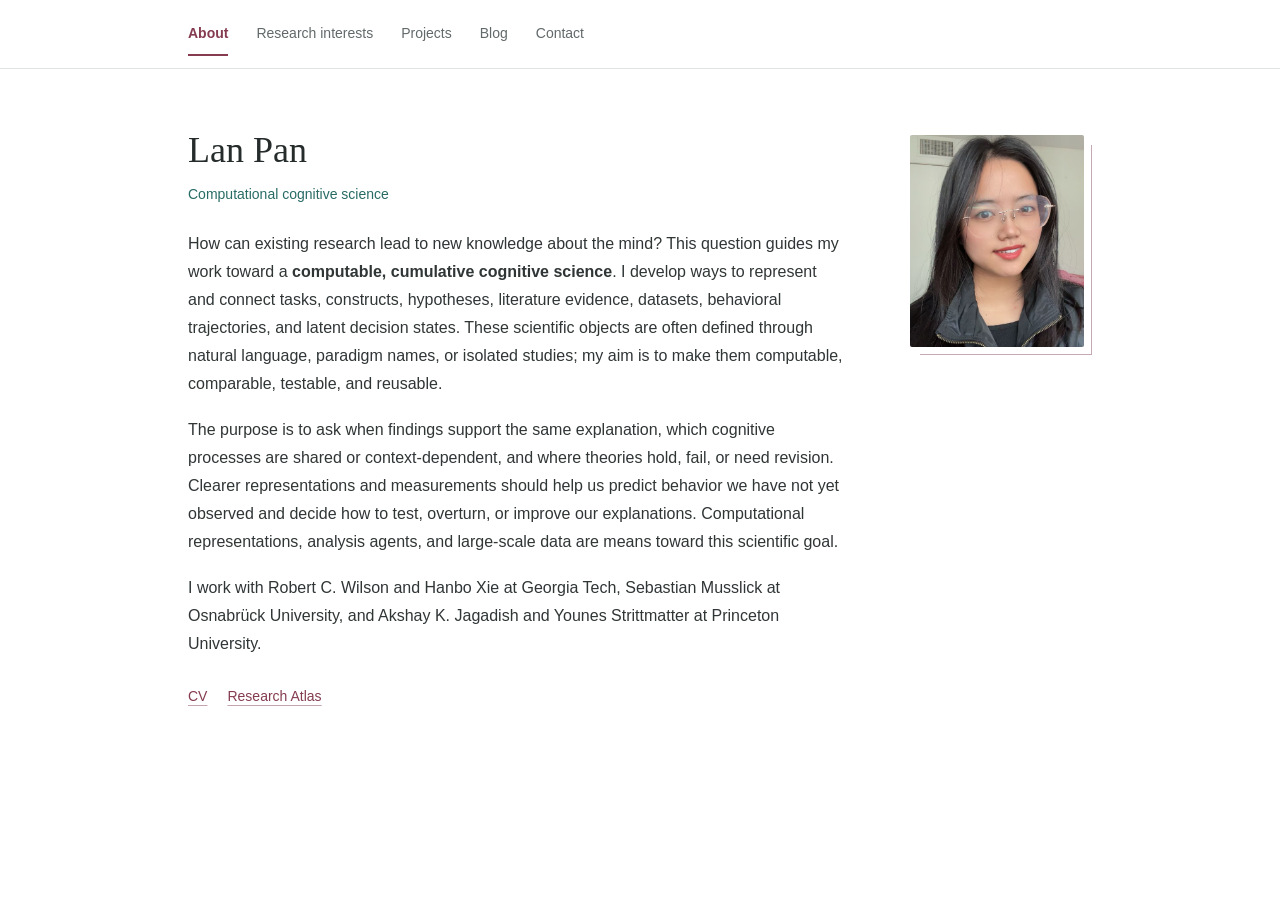
==== commit 38049786: "Add Research Atlas tool links to personal website" ====
--- a/index.html
+++ b/index.html
@@ -53,6 +53,7 @@
           </p>
           <div class="profile-links">
             <a href="assets/LanPan_CV.pdf">CV</a>
+            <a href="projects.html#research-atlas">Research Atlas</a>
           </div>
         </div>
         <figure class="portrait">
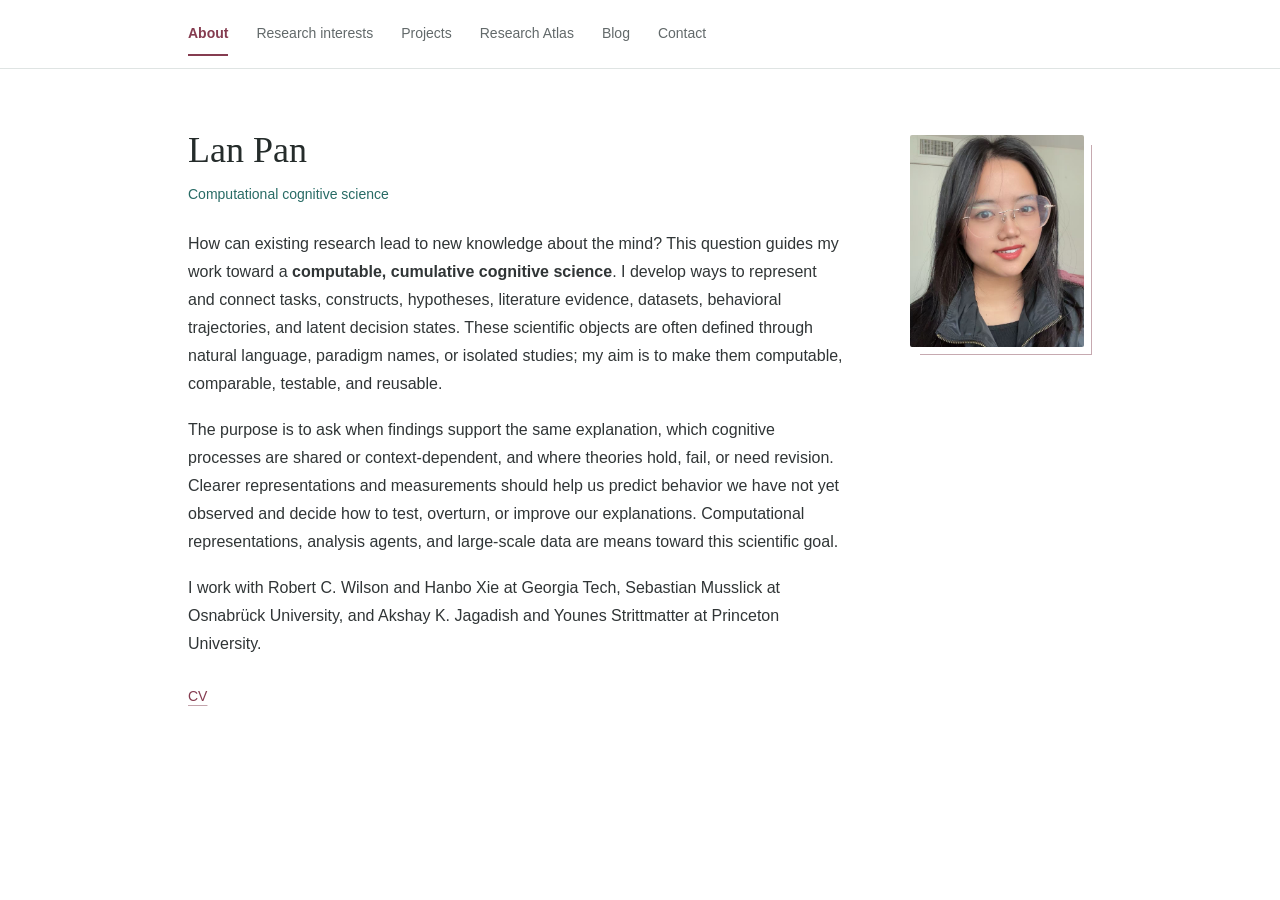
==== commit c38744de: "Give Research Atlas its own page and navigation entry" ====
--- a/index.html
+++ b/index.html
@@ -16,6 +16,7 @@
           <li><a href="index.html" aria-current="page">About</a></li>
           <li><a href="research.html">Research interests</a></li>
           <li><a href="projects.html">Projects</a></li>
+          <li><a href="research-atlas.html">Research Atlas</a></li>
           <li><a href="blog.html">Blog</a></li>
           <li><a href="contact.html">Contact</a></li>
         </ul>
@@ -53,7 +54,6 @@
           </p>
           <div class="profile-links">
             <a href="assets/LanPan_CV.pdf">CV</a>
-            <a href="projects.html#research-atlas">Research Atlas</a>
           </div>
         </div>
         <figure class="portrait">
--- a/styles.css
+++ b/styles.css
@@ -119,6 +119,15 @@
 .contact-list dt { color: var(--muted); }
 .contact-list dd { min-width: 0; margin: 0; overflow-wrap: anywhere; }
 .empty-state { color: var(--muted); margin-top: 36px; }
+.atlas-story { max-width: 740px; }
+.atlas-story .page-title { margin-bottom: 8px; }
+.atlas-links { display: flex; flex-wrap: wrap; gap: 8px 24px; margin: 0 0 36px; font-size: 14px; }
+.atlas-story section { margin-top: 36px; }
+.atlas-story h2 { font-size: 24px; }
+.atlas-story h3 { margin: 26px 0 12px; font-size: 20px; color: var(--teal); }
+.atlas-questions { margin: 0 0 22px; padding-left: 24px; }
+.atlas-questions li { margin-bottom: 6px; }
+.atlas-takeaway { border-left: 2px solid var(--rose); padding-left: 20px; font-weight: 600; }
 
 @media (max-width: 800px) {
   main { padding-right: 28px; padding-left: 28px; }
